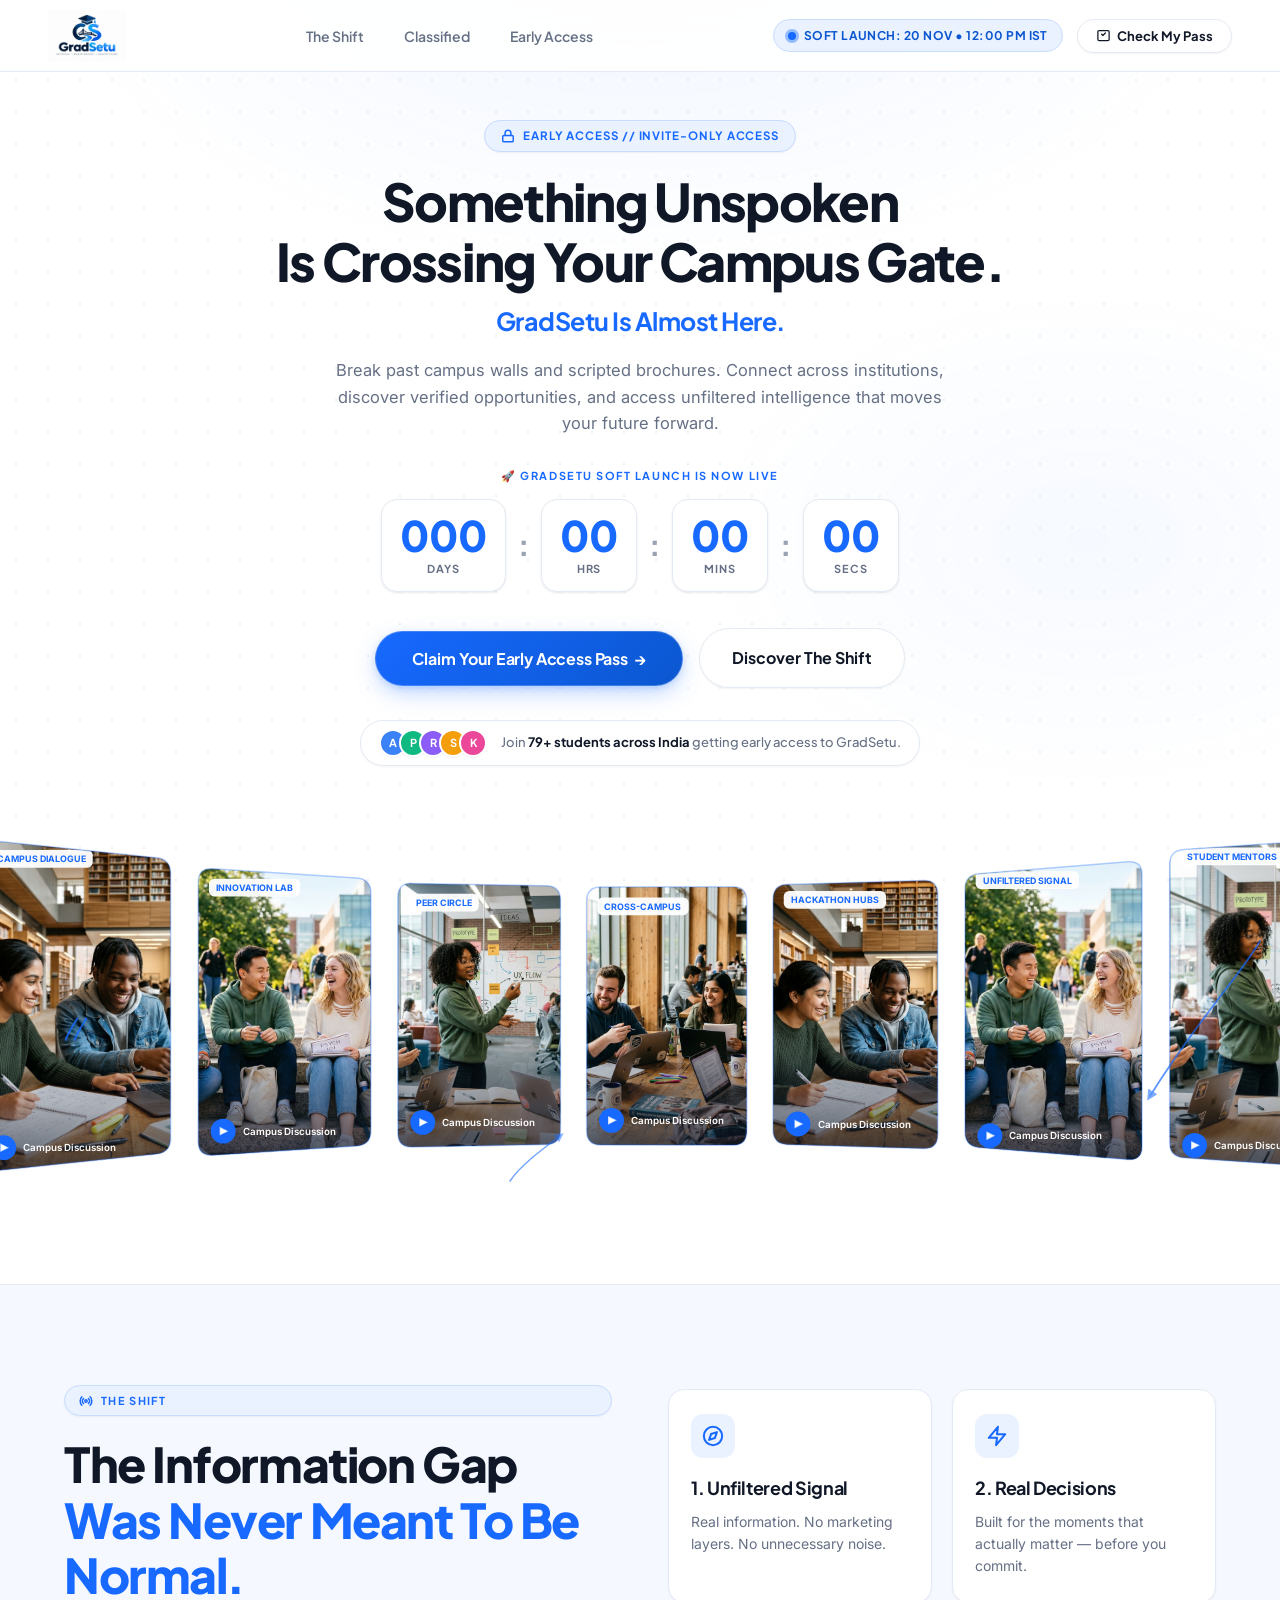
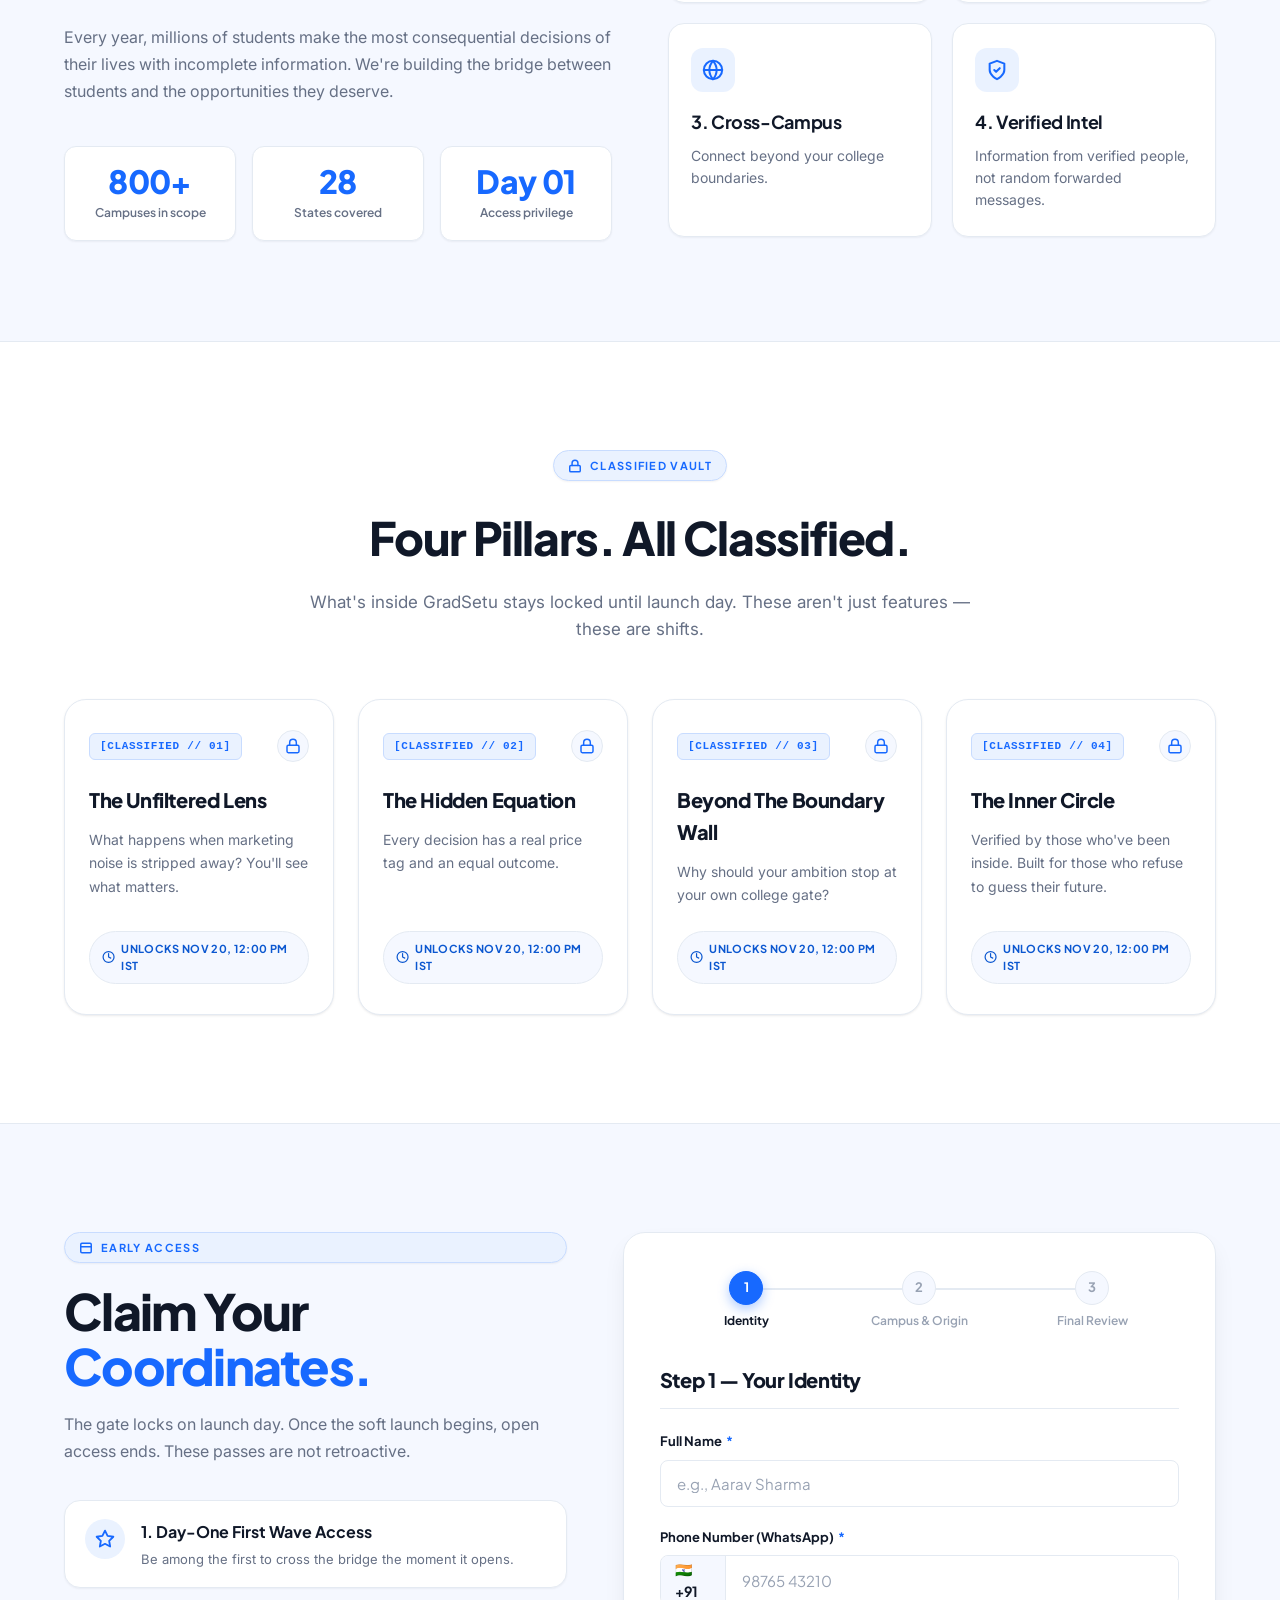
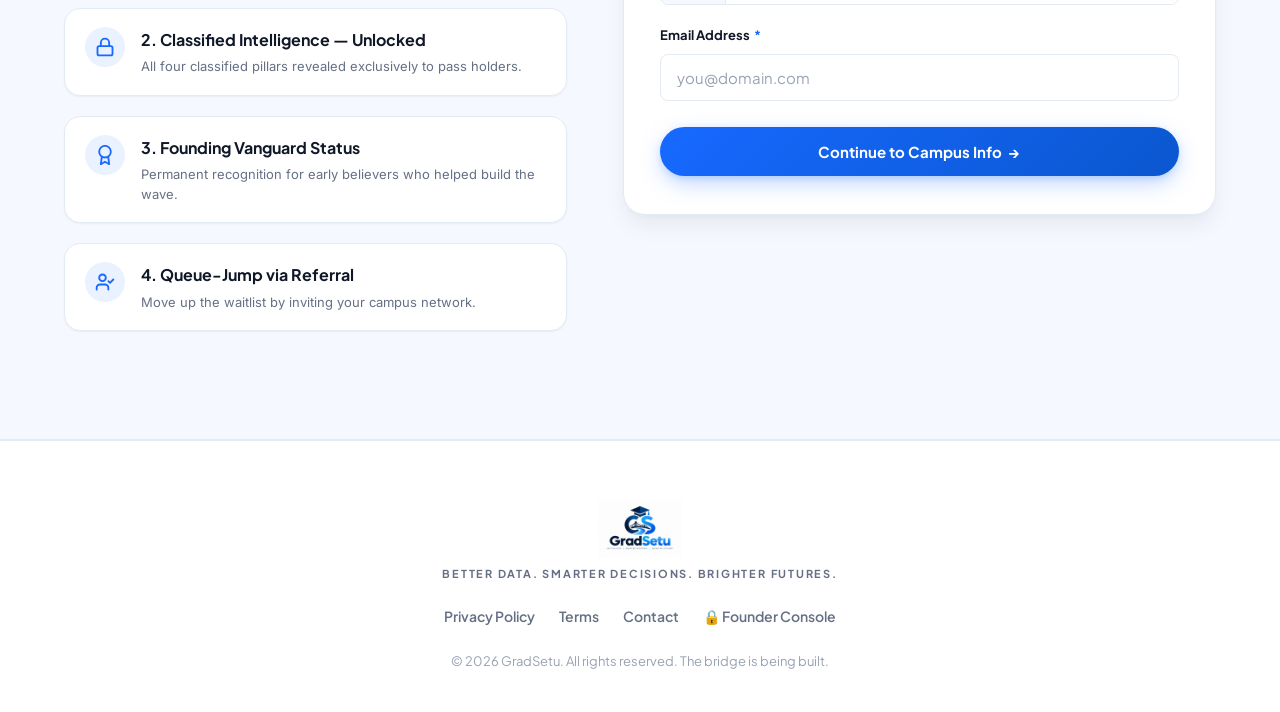
==== index.html @ c0db9843 "feat: complete UI/UX redesign to Pure White and Electric Blue with Google Sheets sync and Founder Ad" ====
<!DOCTYPE html>
<html lang="en">
<head>
  <meta charset="UTF-8" />
  <meta name="viewport" content="width=device-width, initial-scale=1.0" />
  <meta name="description" content="GradSetu — The Bridge Between Students & Their Future. Something unspoken is crossing your campus gate. Soft launch Nov 20, 2026. Claim your early access pass." />
  <meta name="theme-color" content="#FFFFFF" />

  <!-- Open Graph -->
  <meta property="og:title"       content="GradSetu — Claim Your Early Access Pass" />
  <meta property="og:description" content="Something massive for college students drops on Nov 20. No brochures, no fluff. Lock in your coordinates before the gate closes." />
  <meta property="og:type"        content="website" />
  <meta property="og:url"         content="https://gradsetu.in" />

  <!-- Twitter Card -->
  <meta name="twitter:card"        content="summary_large_image" />
  <meta name="twitter:title"       content="GradSetu — Something Is Crossing Your Campus Gate." />
  <meta name="twitter:description" content="Stealth Drop 01. Soft launch Nov 20, 2026 at 12:00 PM IST." />

  <title>GradSetu — The Gate Opens Nov 20</title>

  <!-- Fonts: Plus Jakarta Sans + Inter + Caveat -->
  <link rel="preconnect" href="https://fonts.googleapis.com" />
  <link rel="preconnect" href="https://fonts.gstatic.com" crossorigin />
  <link href="https://fonts.googleapis.com/css2?family=Inter:wght@300;400;500;600;700;800;900&family=Plus+Jakarta+Sans:wght@400;500;600;700;800&family=Caveat:wght@600&display=swap" rel="stylesheet" />

  <!-- Styles -->
  <link rel="stylesheet" href="css/style.css" />

  <!-- Configuration -->
  <script>
    window.__GOOGLE_SHEETS_WEBAPP_URL__ = 'https://script.google.com/macros/s/AKfycbxADIyI5xwdQnQbmMPhHsUfYyMgAUxia70tjLtxdHqNr99OXaRhoavTLGIr8i5Q2xdV/exec';
    window.__SUPABASE_URL__ = '';  // Optional
    window.__SUPABASE_KEY__ = '';  // Optional
    window.__USE_MOCK__     = false;
  </script>

  <!-- Keyframe for SVG draw-in -->
  <style>
    @keyframes draw-in {
      to { stroke-dashoffset: 0; }
    }
  </style>
</head>
<body>

<!-- ============================================================
     CONFETTI CANVAS
     ============================================================ -->
<canvas id="confetti-canvas" style="display:none; position:fixed; inset:0; z-index:9999; pointer-events:none;"></canvas>

<!-- ============================================================
     TOAST CONTAINER
     ============================================================ -->
<div id="toast-container" aria-live="polite"></div>

<!-- ============================================================
     MOBILE NAV OVERLAY
     ============================================================ -->
<nav id="mobile-nav-overlay" class="mobile-nav-overlay" role="navigation" aria-label="Mobile navigation">
  <button id="mobile-nav-close" class="mobile-nav-close" aria-label="Close menu">×</button>
  <ul class="mobile-nav-links">
    <li><a href="#manifesto">The Shift</a></li>
    <li><a href="#vault">Classified</a></li>
    <li><a href="#access">Early Access</a></li>
  </ul>
</nav>

<!-- ============================================================
     STICKY HEADER
     ============================================================ -->
<header id="site-header" role="banner">
  <div class="header-inner">

    <!-- Logo -->
    <a href="/" class="logo" aria-label="GradSetu Home">
      <img src="logo.jpeg" alt="GradSetu Logo" class="site-logo-img" />
    </a>

    <!-- Desktop Nav -->
    <nav aria-label="Main navigation">
      <ul class="nav-links">
        <li><a href="#manifesto">The Shift</a></li>
        <li><a href="#vault">Classified</a></li>
        <li><a href="#access">Early Access</a></li>
      </ul>
    </nav>

    <!-- Right: Status + CTA -->
    <div class="header-right">
      <div class="status-pill" aria-label="Soft launch date: November 20, 12 PM IST">
        <span class="pulse-dot" aria-hidden="true"></span>
        SOFT LAUNCH: 20 NOV&nbsp;•&nbsp;12:00 PM IST
      </div>
      <button id="btn-check-pass" class="btn-check-pass" aria-label="Check your waitlist pass status">
        <svg width="15" height="15" viewBox="0 0 24 24" fill="none" stroke="currentColor" stroke-width="2" stroke-linecap="round" stroke-linejoin="round">
          <rect x="3" y="4" width="18" height="16" rx="2"></rect>
          <path d="m9 10 2 2 4-4"></path>
        </svg>
        Check My Pass
      </button>
      <!-- Mobile hamburger -->
      <button id="nav-toggle" class="nav-toggle" aria-label="Open menu" aria-expanded="false">
        <span></span><span></span><span></span>
      </button>
    </div>

  </div>
</header>

<!-- ============================================================
     MAIN CONTENT
     ============================================================ -->
<main>

  <!-- ===========================================================
       HERO SECTION
       =========================================================== -->
  <section id="hero" aria-labelledby="hero-headline">

    <!-- Hero Text Block -->
    <div class="hero-text-block">

      <!-- Small Announcement Badge -->
      <div class="hero-eyebrow" aria-label="Early Access announcement">
        <svg width="14" height="14" viewBox="0 0 24 24" fill="none" stroke="currentColor" stroke-width="2.5" stroke-linecap="round" stroke-linejoin="round">
          <rect x="3" y="11" width="18" height="11" rx="2" ry="2"></rect>
          <path d="M7 11V7a5 5 0 0 1 10 0v4"></path>
        </svg>
        EARLY ACCESS // INVITE-ONLY ACCESS
      </div>

      <!-- Main Headline -->
      <h1 class="hero-headline" id="hero-headline">
        <span class="line">Something Unspoken</span>
        <span class="line">Is Crossing Your Campus Gate.</span>
      </h1>

      <!-- Supporting Highlighted Heading -->
      <p class="hero-headline-gold">GradSetu Is Almost Here.</p>

      <!-- Description -->
      <p class="hero-subline">
        Break past campus walls and scripted brochures. Connect across institutions, discover verified opportunities, and access unfiltered intelligence that moves your future forward.
      </p>

      <!-- Launch Countdown Timer -->
      <div class="countdown-wrapper" aria-label="Countdown to launch">
        <p class="countdown-label">THE GATE OPENS IN</p>
        <div class="countdown-digits" role="timer">
          <div class="cd-block">
            <div class="cd-number" id="cd-days" aria-label="Days">365</div>
            <span class="cd-unit">DAYS</span>
          </div>
          <span class="cd-sep" aria-hidden="true">:</span>
          <div class="cd-block">
            <div class="cd-number" id="cd-hours" aria-label="Hours">00</div>
            <span class="cd-unit">HRS</span>
          </div>
          <span class="cd-sep" aria-hidden="true">:</span>
          <div class="cd-block">
            <div class="cd-number" id="cd-mins" aria-label="Minutes">00</div>
            <span class="cd-unit">MINS</span>
          </div>
          <span class="cd-sep" aria-hidden="true">:</span>
          <div class="cd-block">
            <div class="cd-number" id="cd-secs" aria-label="Seconds">00</div>
            <span class="cd-unit">SECS</span>
          </div>
        </div>
      </div>

      <!-- CTA Buttons -->
      <div class="hero-cta-group">
        <button id="btn-hero-cta" class="btn-primary" aria-label="Claim your early access pass">
          Claim Your Early Access Pass &nbsp;→
        </button>
        <a href="#manifesto" class="btn-secondary" id="btn-hero-secondary" aria-label="Discover The Shift">
          Discover The Shift
        </a>
      </div>

      <!-- Social Proof Bar -->
      <div class="social-proof" aria-live="polite">
        <div class="avatar-stack" aria-hidden="true">
          <div class="av av-a">A</div>
          <div class="av av-b">P</div>
          <div class="av av-c">R</div>
          <div class="av av-d">S</div>
          <div class="av av-e">K</div>
        </div>
        <p class="proof-text">
          Join <span id="proof-count">79+ students across India</span> getting early access to GradSetu.
        </p>
      </div>

    </div><!-- /hero-text-block -->

    <!-- Referral notice (shown if ?ref= is in URL) -->
    <div id="referral-notice">
      <svg width="16" height="16" viewBox="0 0 24 24" fill="none" stroke="currentColor" stroke-width="2.5" stroke-linecap="round" stroke-linejoin="round">
        <path d="M20.59 13.41l-7.17 7.17a2 2 0 0 1-2.83 0L2 12V2h10l8.59 8.59a2 2 0 0 1 0 2.82z"></path>
        <line x1="7" y1="7" x2="7.01" y2="7"></line>
      </svg>
      <span>You were invited! Referral code: <strong id="referral-code-display"></strong> applied.</span>
    </div>

    <!-- ── REELMARK CURVED CAROUSEL ── -->
    <div id="carousel-section" role="region" aria-label="GradSetu campus highlights">
      <canvas id="carousel-canvas" aria-hidden="true"></canvas>

      <!-- Hand-drawn SVG Notes overlay (Electric Blue) -->
      <svg id="carousel-notes-svg" xmlns="http://www.w3.org/2000/svg"
           style="position:absolute; top:0; left:0; width:100%; height:100%; pointer-events:none; z-index:4; overflow:visible;">

        <!-- "//" doodle mark left side -->
        <text x="5%" y="55%" font-family="Caveat, cursive" font-size="28" font-weight="600"
              fill="#1769FF" opacity="0.8" style="animation: badge-pop 0.6s ease 2s both;">//</text>

        <!-- "Be seen / with GradSetu" note top-right with arrow -->
        <g transform="rotate(16, 88%, 30%)" style="transform-origin: 88% 30%;">
          <text x="82%" y="28%" font-family="Caveat, cursive" font-size="18" font-weight="600"
                fill="#1769FF" opacity="0" style="animation: badge-pop 0.6s ease 2.1s forwards;">Be seen</text>
          <text x="81%" y="34%" font-family="Caveat, cursive" font-size="18" font-weight="600"
                fill="#0B57D0" opacity="0" style="animation: badge-pop 0.6s ease 2.2s forwards;">with GradSetu</text>
        </g>

        <!-- Curving arrow (starts below note, curls toward cards) -->
        <path d="M 1260 145 C 1240 180 1200 220 1150 300"
              fill="none" stroke="#1769FF" stroke-width="1.8" stroke-linecap="round"
              class="draw-path" opacity="0.7"
              marker-end="url(#arrowhead)"/>

        <!-- "Zero cost" note near CTA -->
        <g transform="rotate(20, 38%, 87%)" style="transform-origin: 38% 87%;">
          <text x="34%" y="93%" font-family="Caveat, cursive" font-size="18" font-weight="600"
                fill="#1769FF" opacity="0" style="animation: badge-pop 0.5s ease 2.4s forwards;">Always free ✦</text>
        </g>

        <!-- Arrow from "Zero cost" up -->
        <path d="M 510 385 C 520 370 540 355 560 340"
              fill="none" stroke="#1769FF" stroke-width="1.5" stroke-linecap="round"
              class="draw-path" opacity="0.6"
              marker-end="url(#arrowhead)"/>

        <!-- Arrow definition -->
        <defs>
          <marker id="arrowhead" markerWidth="6" markerHeight="6" refX="3" refY="3" orient="auto">
            <path d="M0,0 L0,6 L6,3 Z" fill="#1769FF" opacity="0.8"/>
          </marker>
        </defs>
      </svg>
    </div><!-- /carousel-section -->

  </section><!-- /hero -->


  <!-- ===========================================================
       PAGE 4: THE SHIFT (#manifesto)
       =========================================================== -->
  <section id="manifesto" aria-labelledby="manifesto-title">
    <div class="container">

      <div class="manifesto-grid">

        <div class="manifesto-left">
          <div class="section-label reveal">
            <svg width="14" height="14" viewBox="0 0 24 24" fill="none" stroke="currentColor" stroke-width="2.5" stroke-linecap="round" stroke-linejoin="round">
              <path d="M4.9 19.1C1 15.2 1 8.8 4.9 4.9"></path>
              <path d="M7.8 16.2c-2.3-2.3-2.3-6.1 0-8.5"></path>
              <circle cx="12" cy="12" r="2"></circle>
              <path d="M16.2 7.8c2.3 2.3 2.3 6.1 0 8.5"></path>
              <path d="M19.1 4.9C23 8.8 23 15.2 19.1 19.1"></path>
            </svg>
            THE SHIFT
          </div>
          <h2 class="manifesto-title reveal reveal-delay-1" id="manifesto-title">
            The Information Gap<br /><span class="highlight-blue">Was Never Meant To Be Normal.</span>
          </h2>
          <p class="manifesto-body reveal reveal-delay-2">
            Every year, millions of students make the most consequential decisions of their lives with incomplete information. We're building the bridge between students and the opportunities they deserve.
          </p>

          <div class="manifesto-stats reveal reveal-delay-3">
            <div class="stat-item">
              <div class="stat-number">800+</div>
              <div class="stat-label">Campuses in scope</div>
            </div>
            <div class="stat-item">
              <div class="stat-number">28</div>
              <div class="stat-label">States covered</div>
            </div>
            <div class="stat-item">
              <div class="stat-number">Day 01</div>
              <div class="stat-label">Access privilege</div>
            </div>
          </div>
        </div>

        <div class="manifesto-right reveal reveal-delay-2">
          <!-- Card 1 -->
          <div class="mini-card">
            <div class="mini-card-icon-wrap" aria-hidden="true">
              <svg viewBox="0 0 24 24" fill="none" stroke="currentColor" stroke-width="2.2" stroke-linecap="round" stroke-linejoin="round">
                <circle cx="12" cy="12" r="10"></circle>
                <polygon points="16.24 7.76 14.12 14.12 7.76 16.24 9.88 9.88 16.24 7.76"></polygon>
              </svg>
            </div>
            <div class="mini-card-title">1. Unfiltered Signal</div>
            <div class="mini-card-text">Real information. No marketing layers. No unnecessary noise.</div>
          </div>

          <!-- Card 2 -->
          <div class="mini-card">
            <div class="mini-card-icon-wrap" aria-hidden="true">
              <svg viewBox="0 0 24 24" fill="none" stroke="currentColor" stroke-width="2.2" stroke-linecap="round" stroke-linejoin="round">
                <polygon points="13 2 3 14 12 14 11 22 21 10 12 10 13 2"></polygon>
              </svg>
            </div>
            <div class="mini-card-title">2. Real Decisions</div>
            <div class="mini-card-text">Built for the moments that actually matter — before you commit.</div>
          </div>

          <!-- Card 3 -->
          <div class="mini-card">
            <div class="mini-card-icon-wrap" aria-hidden="true">
              <svg viewBox="0 0 24 24" fill="none" stroke="currentColor" stroke-width="2.2" stroke-linecap="round" stroke-linejoin="round">
                <circle cx="12" cy="12" r="10"></circle>
                <line x1="2" y1="12" x2="22" y2="12"></line>
                <path d="M12 2a15.3 15.3 0 0 1 4 10 15.3 15.3 0 0 1-4 10 15.3 15.3 0 0 1-4-10 15.3 15.3 0 0 1 4-10z"></path>
              </svg>
            </div>
            <div class="mini-card-title">3. Cross-Campus</div>
            <div class="mini-card-text">Connect beyond your college boundaries.</div>
          </div>

          <!-- Card 4 -->
          <div class="mini-card">
            <div class="mini-card-icon-wrap" aria-hidden="true">
              <svg viewBox="0 0 24 24" fill="none" stroke="currentColor" stroke-width="2.2" stroke-linecap="round" stroke-linejoin="round">
                <path d="M12 22s8-4 8-10V5l-8-3-8 3v7c0 6 8 10 8 10z"></path>
                <polyline points="9 12 11 14 15 10"></polyline>
              </svg>
            </div>
            <div class="mini-card-title">4. Verified Intel</div>
            <div class="mini-card-text">Information from verified people, not random forwarded messages.</div>
          </div>
        </div>

      </div>
    </div>
  </section>


  <!-- ===========================================================
       PAGE 5: CLASSIFIED VAULT (#vault)
       =========================================================== -->
  <section id="vault" aria-labelledby="vault-title">
    <div class="container">

      <div class="vault-header">
        <div class="section-label reveal">
          <svg width="14" height="14" viewBox="0 0 24 24" fill="none" stroke="currentColor" stroke-width="2.5" stroke-linecap="round" stroke-linejoin="round">
            <rect x="3" y="11" width="18" height="11" rx="2" ry="2"></rect>
            <path d="M7 11V7a5 5 0 0 1 10 0v4"></path>
          </svg>
          CLASSIFIED VAULT
        </div>
        <h2 class="vault-title reveal reveal-delay-1" id="vault-title">
          Four Pillars. All Classified.
        </h2>
        <p class="vault-sub reveal reveal-delay-2">
          What's inside GradSetu stays locked until launch day. These aren't just features — these are shifts.
        </p>
      </div>

      <div class="vault-grid">

        <!-- Card 01 -->
        <article class="classified-card reveal" aria-label="Classified Pillar 01">
          <div class="card-top-row">
            <div class="card-tag">[CLASSIFIED // 01]</div>
            <div class="card-lock-badge" aria-hidden="true">
              <svg viewBox="0 0 24 24" fill="none" stroke="currentColor" stroke-width="2.2" stroke-linecap="round" stroke-linejoin="round">
                <rect x="3" y="11" width="18" height="11" rx="2" ry="2"></rect>
                <path d="M7 11V7a5 5 0 0 1 10 0v4"></path>
              </svg>
            </div>
          </div>
          <h3 class="card-title">The Unfiltered Lens</h3>
          <p class="card-body">
            What happens when marketing noise is stripped away? You'll see what matters.
          </p>
          <div class="card-unlock-tag">
            <svg width="14" height="14" viewBox="0 0 24 24" fill="none" stroke="currentColor" stroke-width="2.2" stroke-linecap="round" stroke-linejoin="round">
              <circle cx="12" cy="12" r="10"></circle>
              <polyline points="12 6 12 12 16 14"></polyline>
            </svg>
            UNLOCKS NOV 20, 12:00 PM IST
          </div>
        </article>

        <!-- Card 02 -->
        <article class="classified-card reveal reveal-delay-1" aria-label="Classified Pillar 02">
          <div class="card-top-row">
            <div class="card-tag">[CLASSIFIED // 02]</div>
            <div class="card-lock-badge" aria-hidden="true">
              <svg viewBox="0 0 24 24" fill="none" stroke="currentColor" stroke-width="2.2" stroke-linecap="round" stroke-linejoin="round">
                <rect x="3" y="11" width="18" height="11" rx="2" ry="2"></rect>
                <path d="M7 11V7a5 5 0 0 1 10 0v4"></path>
              </svg>
            </div>
          </div>
          <h3 class="card-title">The Hidden Equation</h3>
          <p class="card-body">
            Every decision has a real price tag and an equal outcome.
          </p>
          <div class="card-unlock-tag">
            <svg width="14" height="14" viewBox="0 0 24 24" fill="none" stroke="currentColor" stroke-width="2.2" stroke-linecap="round" stroke-linejoin="round">
              <circle cx="12" cy="12" r="10"></circle>
              <polyline points="12 6 12 12 16 14"></polyline>
            </svg>
            UNLOCKS NOV 20, 12:00 PM IST
          </div>
        </article>

        <!-- Card 03 -->
        <article class="classified-card reveal reveal-delay-2" aria-label="Classified Pillar 03">
          <div class="card-top-row">
            <div class="card-tag">[CLASSIFIED // 03]</div>
            <div class="card-lock-badge" aria-hidden="true">
              <svg viewBox="0 0 24 24" fill="none" stroke="currentColor" stroke-width="2.2" stroke-linecap="round" stroke-linejoin="round">
                <rect x="3" y="11" width="18" height="11" rx="2" ry="2"></rect>
                <path d="M7 11V7a5 5 0 0 1 10 0v4"></path>
              </svg>
            </div>
          </div>
          <h3 class="card-title">Beyond The Boundary Wall</h3>
          <p class="card-body">
            Why should your ambition stop at your own college gate?
          </p>
          <div class="card-unlock-tag">
            <svg width="14" height="14" viewBox="0 0 24 24" fill="none" stroke="currentColor" stroke-width="2.2" stroke-linecap="round" stroke-linejoin="round">
              <circle cx="12" cy="12" r="10"></circle>
              <polyline points="12 6 12 12 16 14"></polyline>
            </svg>
            UNLOCKS NOV 20, 12:00 PM IST
          </div>
        </article>

        <!-- Card 04 -->
        <article class="classified-card reveal reveal-delay-3" aria-label="Classified Pillar 04">
          <div class="card-top-row">
            <div class="card-tag">[CLASSIFIED // 04]</div>
            <div class="card-lock-badge" aria-hidden="true">
              <svg viewBox="0 0 24 24" fill="none" stroke="currentColor" stroke-width="2.2" stroke-linecap="round" stroke-linejoin="round">
                <rect x="3" y="11" width="18" height="11" rx="2" ry="2"></rect>
                <path d="M7 11V7a5 5 0 0 1 10 0v4"></path>
              </svg>
            </div>
          </div>
          <h3 class="card-title">The Inner Circle</h3>
          <p class="card-body">
            Verified by those who've been inside. Built for those who refuse to guess their future.
          </p>
          <div class="card-unlock-tag">
            <svg width="14" height="14" viewBox="0 0 24 24" fill="none" stroke="currentColor" stroke-width="2.2" stroke-linecap="round" stroke-linejoin="round">
              <circle cx="12" cy="12" r="10"></circle>
              <polyline points="12 6 12 12 16 14"></polyline>
            </svg>
            UNLOCKS NOV 20, 12:00 PM IST
          </div>
        </article>

      </div><!-- /vault-grid -->
    </div>
  </section>


  <!-- ===========================================================
       PAGE 6: ACCESS / WAITLIST MULTI-STEP REGISTRATION (#access)
       =========================================================== -->
  <section id="access" aria-labelledby="access-title">
    <div class="container">

      <div class="access-inner">

        <!-- Left: Context & Perks -->
        <div class="access-left">
          <div class="section-label reveal">
            <svg width="14" height="14" viewBox="0 0 24 24" fill="none" stroke="currentColor" stroke-width="2.5" stroke-linecap="round" stroke-linejoin="round">
              <rect x="3" y="4" width="18" height="16" rx="2"></rect>
              <line x1="3" y1="10" x2="21" y2="10"></line>
            </svg>
            EARLY ACCESS
          </div>
          <h2 class="access-title reveal reveal-delay-1" id="access-title">
            Claim Your<br /><span class="highlight-blue">Coordinates.</span>
          </h2>
          <p class="access-sub reveal reveal-delay-2">
            The gate locks on launch day. Once the soft launch begins, open access ends. These passes are not retroactive.
          </p>

          <div class="perks-list">
            <div class="perk-item reveal reveal-delay-2">
              <div class="perk-icon-wrap" aria-hidden="true">
                <svg viewBox="0 0 24 24" fill="none" stroke="currentColor" stroke-width="2.2" stroke-linecap="round" stroke-linejoin="round">
                  <polygon points="12 2 15.09 8.26 22 9.27 17 14.14 18.18 21.02 12 17.77 5.82 21.02 7 14.14 2 9.27 8.91 8.26 12 2"></polygon>
                </svg>
              </div>
              <div class="perk-text">
                <div class="perk-title">1. Day-One First Wave Access</div>
                <div class="perk-desc">Be among the first to cross the bridge the moment it opens.</div>
              </div>
            </div>

            <div class="perk-item reveal reveal-delay-3">
              <div class="perk-icon-wrap" aria-hidden="true">
                <svg viewBox="0 0 24 24" fill="none" stroke="currentColor" stroke-width="2.2" stroke-linecap="round" stroke-linejoin="round">
                  <rect x="3" y="11" width="18" height="11" rx="2" ry="2"></rect>
                  <path d="M7 11V7a5 5 0 0 1 10 0v4"></path>
                </svg>
              </div>
              <div class="perk-text">
                <div class="perk-title">2. Classified Intelligence — Unlocked</div>
                <div class="perk-desc">All four classified pillars revealed exclusively to pass holders.</div>
              </div>
            </div>

            <div class="perk-item reveal reveal-delay-3">
              <div class="perk-icon-wrap" aria-hidden="true">
                <svg viewBox="0 0 24 24" fill="none" stroke="currentColor" stroke-width="2.2" stroke-linecap="round" stroke-linejoin="round">
                  <circle cx="12" cy="8" r="7"></circle>
                  <polyline points="8.21 13.89 7 23 12 20 17 23 15.79 13.88"></polyline>
                </svg>
              </div>
              <div class="perk-text">
                <div class="perk-title">3. Founding Vanguard Status</div>
                <div class="perk-desc">Permanent recognition for early believers who helped build the wave.</div>
              </div>
            </div>

            <div class="perk-item reveal reveal-delay-4">
              <div class="perk-icon-wrap" aria-hidden="true">
                <svg viewBox="0 0 24 24" fill="none" stroke="currentColor" stroke-width="2.2" stroke-linecap="round" stroke-linejoin="round">
                  <path d="M16 21v-2a4 4 0 0 0-4-4H6a4 4 0 0 0-4 4v2"></path>
                  <circle cx="9" cy="7" r="4"></circle>
                  <polyline points="16 11 18 13 22 9"></polyline>
                </svg>
              </div>
              <div class="perk-text">
                <div class="perk-title">4. Queue-Jump via Referral</div>
                <div class="perk-desc">Move up the waitlist by inviting your campus network.</div>
              </div>
            </div>
          </div>
        </div><!-- /access-left -->

        <!-- Right: Multi-Step Registration Form Card -->
        <div class="form-card reveal reveal-delay-1">

          <!-- 3-Step Progress Bar -->
          <div class="form-progress" role="progressbar" aria-valuenow="1" aria-valuemin="1" aria-valuemax="3">
            <div class="progress-step">
              <div class="step-indicator active" id="step-1-indicator">1</div>
              <span class="step-label active" id="step-1-label">Identity</span>
            </div>
            <div class="progress-step">
              <div class="step-indicator" id="step-2-indicator">2</div>
              <span class="step-label" id="step-2-label">Campus & Origin</span>
            </div>
            <div class="progress-step">
              <div class="step-indicator" id="step-3-indicator">3</div>
              <span class="step-label" id="step-3-label">Final Review</span>
            </div>
            <div class="progress-connector" id="progress-connector">
              <div class="progress-connector-fill" id="progress-connector-fill"></div>
            </div>
          </div>

          <!-- Waitlist Form -->
          <form id="waitlist-form" novalidate>

            <!-- ── STEP 1: Identity ── -->
            <div class="form-step active" id="form-step-1">
              <h3 class="form-step-title">Step 1 — Your Identity</h3>

              <!-- Full Name -->
              <div class="field-group">
                <label class="field-label" for="full_name">
                  Full Name <span class="req">*</span>
                </label>
                <input
                  type="text" id="full_name" name="full_name"
                  class="field-input"
                  placeholder="e.g., Aarav Sharma"
                  autocomplete="name"
                  minlength="2"
                  required
                />
                <div class="field-error" id="full_name-error"></div>
              </div>

              <!-- Phone / WhatsApp Number -->
              <div class="field-group">
                <label class="field-label" for="whatsapp_number">
                  Phone Number (WhatsApp) <span class="req">*</span>
                </label>
                <div class="phone-field-wrapper" id="phone-wrapper">
                  <span class="phone-prefix">🇮🇳 +91</span>
                  <input
                    type="tel" id="whatsapp_number" name="whatsapp_number"
                    class="field-input"
                    placeholder="98765 43210"
                    maxlength="10"
                    pattern="[6-9]\d{9}"
                    inputmode="numeric"
                    autocomplete="tel"
                    required
                  />
                </div>
                <div class="field-error" id="whatsapp_number-error"></div>
              </div>

              <!-- Email -->
              <div class="field-group">
                <label class="field-label" for="email">
                  Email Address <span class="req">*</span>
                </label>
                <input
                  type="email" id="email" name="email"
                  class="field-input"
                  placeholder="you@domain.com"
                  autocomplete="email"
                  required
                />
                <div class="field-error" id="email-error"></div>
              </div>

              <!-- Next Button -->
              <div class="form-actions">
                <button type="button" id="btn-next-step" class="btn-next">
                  Continue to Campus Info &nbsp;→
                </button>
              </div>
            </div><!-- /form-step-1 -->

            <!-- ── STEP 2: Campus & Origin Coordinates ── -->
            <div class="form-step" id="form-step-2">
              <h3 class="form-step-title">Step 2 — Campus & Origin Coordinates</h3>

              <!-- College Name -->
              <div class="field-group">
                <label class="field-label" for="college_name">
                  College Name <span class="req">*</span>
                </label>
                <input
                  type="text" id="college_name" name="college_name"
                  class="field-input"
                  placeholder="Enter your full college / university name"
                  required
                />
                <div class="field-error" id="college_name-error"></div>
              </div>

              <!-- College City -->
              <div class="field-group">
                <label class="field-label" for="college_city">
                  College City <span class="req">*</span>
                </label>
                <input
                  type="text" id="college_city" name="college_city"
                  class="field-input"
                  placeholder="City where your campus is located (e.g., Mumbai, Pune, Delhi)"
                  required
                />
                <div class="field-error" id="college_city-error"></div>
              </div>

              <!-- Department / Branch -->
              <div class="field-group">
                <label class="field-label" for="department">
                  Department / Branch <span class="req">*</span>
                </label>
                <div class="select-wrapper">
                  <select id="department" name="department" class="field-select" required>
                    <option value="">Select your department</option>
                    <option value="CSE / Computer Science">CSE / Computer Science</option>
                    <option value="CSE (AI & ML / Data Science)">CSE (AI &amp; ML / Data Science)</option>
                    <option value="Information Technology (IT)">Information Technology (IT)</option>
                    <option value="ECE / Electronics">ECE / Electronics</option>
                    <option value="Mechanical / Civil / Core">Mechanical / Civil / Core</option>
                    <option value="Management / Commerce / BBA">Management / Commerce / BBA</option>
                    <option value="Other">Other (Specify)</option>
                  </select>
                </div>
                <div class="field-error" id="department-error"></div>
              </div>

              <!-- Year of Study -->
              <div class="field-group">
                <label class="field-label">
                  Year of Study <span class="req">*</span>
                </label>
                <div class="pill-selector" role="radiogroup" aria-label="Year of study">
                  <button type="button" class="pill-option" data-year="1st Year">1st Year</button>
                  <button type="button" class="pill-option" data-year="2nd Year">2nd Year</button>
                  <button type="button" class="pill-option" data-year="3rd Year">3rd Year</button>
                  <button type="button" class="pill-option" data-year="4th Year">4th Year</button>
                  <button type="button" class="pill-option" data-year="5th Year / Dual Degree">5th Year / Dual Degree</button>
                  <button type="button" class="pill-option" data-year="Class 12 / Aspirant">Class 12 / Aspirant</button>
                </div>
                <div class="field-error" id="year-error"></div>
              </div>

              <!-- Hometown / Native City -->
              <div class="field-group">
                <label class="field-label" for="hometown_city">
                  Hometown / Native City <span class="req">*</span>
                  <span style="font-weight:400; color: var(--secondary-text); font-size:11px; margin-left:4px;">(Different from college city)</span>
                </label>
                <input
                  type="text" id="hometown_city" name="hometown_city"
                  class="field-input"
                  placeholder="e.g., Indore, Madhya Pradesh / Ahmedabad, Gujarat"
                  required
                />
                <div class="field-error" id="hometown_city-error"></div>
              </div>

              <!-- Languages Known -->
              <div class="field-group">
                <label class="field-label">
                  Languages Known <span class="req">*</span>
                  <span style="font-weight:400; color: var(--secondary-text); font-size:11px; margin-left:4px;">(Select all that apply)</span>
                </label>
                <div class="lang-pills" id="lang-pills-container">
                  <button type="button" class="lang-pill" data-lang="English">English</button>
                  <button type="button" class="lang-pill" data-lang="Hindi">Hindi</button>
                  <button type="button" class="lang-pill" data-lang="Marathi">Marathi</button>
                  <button type="button" class="lang-pill" data-lang="Gujarati">Gujarati</button>
                  <button type="button" class="lang-pill" data-lang="Tamil">Tamil</button>
                  <button type="button" class="lang-pill" data-lang="Telugu">Telugu</button>
                  <button type="button" class="lang-pill" data-lang="Kannada">Kannada</button>
                  <button type="button" class="lang-pill" data-lang="Bengali">Bengali</button>
                  <button type="button" class="lang-pill" data-lang="Malayalam">Malayalam</button>
                  <button type="button" class="lang-pill" data-lang="Punjabi">Punjabi</button>
                  <button type="button" class="lang-pill" data-lang="Odia">Odia</button>
                  <button type="button" class="lang-pill" data-lang="Marwari">Marwari</button>
                  <button type="button" class="lang-add-btn" id="lang-add-btn">+ Add Language</button>
                </div>
                <div class="lang-custom-input" id="lang-custom-wrap">
                  <input type="text" id="lang-custom-input" placeholder="Type a language…" />
                  <button type="button" id="lang-custom-add">Add</button>
                </div>
                <div class="field-error" id="lang-error"></div>
              </div>

              <!-- Form Actions Step 2 -->
              <div class="form-actions">
                <button type="button" id="btn-back-step" class="btn-back">← Back</button>
                <button type="button" id="btn-review-step" class="btn-next">
                  Review Coordinates &nbsp;→
                </button>
              </div>

            </div><!-- /form-step-2 -->

            <!-- ── STEP 3: Final Review & Consent ── -->
            <div class="form-step" id="form-step-3">
              <h3 class="form-step-title">Step 3 — Final Review & Confirmation</h3>

              <div class="review-summary-card">
                <!-- Identity Review -->
                <div class="review-section">
                  <div class="review-section-header">
                    <span class="review-section-title">Identity Details</span>
                    <button type="button" class="btn-edit-step" id="btn-edit-step1">Edit</button>
                  </div>
                  <div class="review-item">
                    <span class="review-item-label">Full Name:</span>
                    <span class="review-item-value" id="review-name">—</span>
                  </div>
                  <div class="review-item">
                    <span class="review-item-label">Phone:</span>
                    <span class="review-item-value" id="review-phone">—</span>
                  </div>
                  <div class="review-item">
                    <span class="review-item-label">Email:</span>
                    <span class="review-item-value" id="review-email">—</span>
                  </div>
                </div>

                <!-- Campus & Origin Review -->
                <div class="review-section">
                  <div class="review-section-header">
                    <span class="review-section-title">Campus & Origin</span>
                    <button type="button" class="btn-edit-step" id="btn-edit-step2">Edit</button>
                  </div>
                  <div class="review-item">
                    <span class="review-item-label">College:</span>
                    <span class="review-item-value" id="review-college">—</span>
                  </div>
                  <div class="review-item">
                    <span class="review-item-label">Branch & Year:</span>
                    <span class="review-item-value" id="review-branch-year">—</span>
                  </div>
                  <div class="review-item">
                    <span class="review-item-label">Hometown:</span>
                    <span class="review-item-value" id="review-hometown">—</span>
                  </div>
                  <div class="review-item">
                    <span class="review-item-label">Languages:</span>
                    <span class="review-item-value" id="review-languages">—</span>
                  </div>
                </div>
              </div>

              <!-- Privacy Notice Box -->
              <div class="privacy-notice-box">
                <svg width="18" height="18" viewBox="0 0 24 24" fill="none" stroke="currentColor" stroke-width="2" stroke-linecap="round" stroke-linejoin="round" style="flex-shrink:0; color:var(--primary-blue);">
                  <rect x="3" y="11" width="18" height="11" rx="2" ry="2"></rect>
                  <path d="M7 11V7a5 5 0 0 1 10 0v4"></path>
                </svg>
                <span>Zero-Spam Guarantee: Your coordinates are encrypted and exclusively used for GradSetu early access.</span>
              </div>

              <!-- Privacy Consent Checkbox -->
              <label class="consent-group" for="consent-check">
                <input type="checkbox" id="consent-check" class="consent-checkbox" required />
                <span class="consent-label">
                  I want early access to GradSetu on Nov 20. Keep my coordinates encrypted and spam-free.
                </span>
              </label>

              <!-- Final Submit Actions -->
              <div class="form-actions">
                <button type="button" id="btn-back-to-step2" class="btn-back">← Back</button>
                <button type="submit" id="btn-submit" class="btn-submit">
                  <span class="btn-text">Lock In My Pass &nbsp;→</span>
                  <span class="btn-spinner"></span>
                </button>
              </div>

            </div><!-- /form-step-3 -->

          </form><!-- /waitlist-form -->

        </div><!-- /form-card -->
      </div><!-- /access-inner -->
    </div>
  </section>

</main>


<!-- ============================================================
     FOOTER
     ============================================================ -->
<footer id="site-footer" role="contentinfo">
  <div class="container">
    <div class="footer-logo">
      <img src="logo.jpeg" alt="GradSetu Logo" class="footer-logo-img" />
    </div>
    <p class="footer-tagline">Better Data. Smarter Decisions. Brighter Futures.</p>
    <nav class="footer-links" aria-label="Footer links">
      <a href="#">Privacy Policy</a>
      <a href="#">Terms</a>
      <a href="mailto:hello@gradsetu.in">Contact</a>
      <a href="admin.html" style="color: var(--secondary-text); display: inline-flex; align-items: center; gap: 5px;" title="Founder Control Dashboard">
        🔒 Founder Console
      </a>
    </nav>
    <p class="footer-copy">
      © 2026 GradSetu. All rights reserved. The bridge is being built.
    </p>
  </div>
</footer>


<!-- ============================================================
     MODAL OVERLAY (Pass View & Returning User Search)
     ============================================================ -->
<div id="modal-overlay" role="dialog" aria-modal="true" aria-labelledby="modal-label">
  <div class="modal-box" id="modal-box">
    <button class="modal-close" id="modal-close" aria-label="Close modal">×</button>

    <!-- ── VIEW 1: Form Trigger (Modal redirect) ── -->
    <div id="modal-form-view" class="modal-content" style="display:none; text-align:center;">
      <h2 id="modal-label" style="font-size:24px; font-weight:800; color:var(--primary-text); margin-bottom:12px;">
        Lock In Your Early Access Pass
      </h2>
      <p style="font-size:15px; color:var(--secondary-text); margin-bottom:24px;">
        Complete your coordinates on the registration card to secure your spot.
      </p>
      <button class="btn-primary" onclick="document.getElementById('modal-overlay').classList.remove('open'); document.getElementById('access').scrollIntoView({behavior:'smooth'}); document.body.style.overflow='';"
              style="width:100%; justify-content:center;">
        Take Me to Registration &nbsp;→
      </button>
    </div>

    <!-- ── VIEW 2: Check Pass (returning user) ── -->
    <div id="modal-check-view" class="modal-content check-pass-modal" style="display:none;">
      <h2 id="modal-label" class="check-pass-title">Find Your Pass 🎫</h2>
      <p class="check-pass-sub">Enter your registered email or WhatsApp number to retrieve your Early Access Pass.</p>

      <form id="check-pass-form" novalidate>
        <div class="field-group" style="text-align:left;">
          <label class="field-label" for="check-identifier">Email or WhatsApp Number</label>
          <input
            type="text" id="check-identifier"
            class="field-input"
            placeholder="you@domain.com  or  9876543210"
            autocomplete="off"
            required
          />
        </div>
        <div style="margin-top:14px;">
          <button type="submit" id="btn-check-pass-submit" class="btn-submit" style="width:100%; justify-content:center;">
            Find My Pass &nbsp;→
          </button>
        </div>
      </form>

      <p style="margin-top:24px; font-size:13px; color:var(--secondary-text); text-align:center;">
        Not yet registered?
        <a href="#access" onclick="document.getElementById('modal-overlay').classList.remove('open'); document.body.style.overflow=''; document.getElementById('access').scrollIntoView({behavior:'smooth'});"
           style="color:var(--primary-blue); font-weight:700;">Claim your pass here &nbsp;→</a>
      </p>
    </div>

    <!-- ── VIEW 3: Digital Pass Confirmation Card ── -->
    <div id="modal-pass-view" class="modal-content pass-view" style="display:none;">

      <div class="pass-confirmed-header">
        <h2 class="pass-confirmed-title">You're On The List.</h2>
        <p class="pass-confirmed-sub">Your coordinates are secured. The next shift starts with you.</p>
      </div>

      <!-- Digital Pass Card -->
      <div class="pass-card">
        <div class="pass-card-accent-bar"></div>

        <div class="pass-header">
          <div class="pass-brand"><img src="logo.jpeg" alt="GradSetu Logo" class="pass-logo-img" /></div>
          <div class="pass-type-badge">EARLY ACCESS PASS</div>
        </div>

        <div class="pass-divider"></div>

        <div class="pass-holder-label">PASS HOLDER</div>
        <div class="pass-holder-name" id="pass-name">—</div>
        <div class="pass-holder-college" id="pass-college">—</div>
        <div class="pass-holder-origin" id="pass-origin" style="display:none;">—</div>

        <div class="pass-details">
          <div class="pass-detail-item">
            <div class="pass-detail-label">QUEUE COORDINATES</div>
            <div class="pass-detail-value" id="pass-number">#GS-0101</div>
          </div>
          <div class="pass-detail-item">
            <div class="pass-detail-label">GATE OPENS IN</div>
            <div class="pass-countdown">
              <div class="pass-cd-block">
                <div class="pass-cd-num" id="pass-cd-days">—</div>
                <div class="pass-cd-label">DAYS</div>
              </div>
              <div class="pass-cd-sep">:</div>
              <div class="pass-cd-block">
                <div class="pass-cd-num" id="pass-cd-hours">—</div>
                <div class="pass-cd-label">HRS</div>
              </div>
              <div class="pass-cd-sep">:</div>
              <div class="pass-cd-block">
                <div class="pass-cd-num" id="pass-cd-mins">—</div>
                <div class="pass-cd-label">MINS</div>
              </div>
              <div class="pass-cd-sep">:</div>
              <div class="pass-cd-block">
                <div class="pass-cd-num" id="pass-cd-secs">—</div>
                <div class="pass-cd-label">SECS</div>
              </div>
            </div>
          </div>
        </div>
      </div><!-- /pass-card -->

      <!-- Referral Engine -->
      <div class="referral-section" style="width:100%;">
        <h3 class="referral-title">⚡ Jump the Queue</h3>
        <p class="referral-sub">
          Invite friends to move up the waitlist. Every referral earns you higher priority and exclusive badges.
        </p>

        <div class="referral-link-box">
          <span class="referral-link-text" id="pass-ref-link">https://gradsetu.in/?ref=GS-XXX000</span>
          <button type="button" class="btn-copy" id="btn-copy-link">Copy Link</button>
        </div>

        <div class="referral-share-btns">
          <a id="btn-whatsapp-share" href="#" target="_blank" rel="noopener" class="btn-whatsapp">
            <svg width="18" height="18" viewBox="0 0 24 24" fill="currentColor" aria-hidden="true">
              <path d="M17.472 14.382c-.297-.149-1.758-.867-2.03-.967-.273-.099-.471-.148-.67.15-.197.297-.767.966-.94 1.164-.173.199-.347.223-.644.075-.297-.15-1.255-.463-2.39-1.475-.883-.788-1.48-1.761-1.653-2.059-.173-.297-.018-.458.13-.606.134-.133.298-.347.446-.52.149-.174.198-.298.298-.497.099-.198.05-.371-.025-.52-.075-.149-.669-1.612-.916-2.207-.242-.579-.487-.5-.669-.51-.173-.008-.371-.01-.57-.01-.198 0-.52.074-.792.372-.272.297-1.04 1.016-1.04 2.479 0 1.462 1.065 2.875 1.213 3.074.149.198 2.096 3.2 5.077 4.487.709.306 1.262.489 1.694.625.712.227 1.36.195 1.871.118.571-.085 1.758-.719 2.006-1.413.248-.694.248-1.289.173-1.413-.074-.124-.272-.198-.57-.347m-5.421 7.403h-.004a9.87 9.87 0 01-5.031-1.378l-.361-.214-3.741.982.998-3.648-.235-.374a9.86 9.86 0 01-1.51-5.26c.001-5.45 4.436-9.884 9.888-9.884 2.64 0 5.122 1.03 6.988 2.898a9.825 9.825 0 012.893 6.994c-.003 5.45-4.437 9.884-9.885 9.884m8.413-18.297A11.815 11.815 0 0012.05 0C5.495 0 .16 5.335.157 11.892c0 2.096.547 4.142 1.588 5.945L.057 24l6.305-1.654a11.882 11.882 0 005.683 1.448h.005c6.554 0 11.89-5.335 11.893-11.893a11.821 11.821 0 00-3.48-8.413z"/>
            </svg>
            Share on WhatsApp
          </a>
        </div>
      </div><!-- /referral-section -->

      <!-- Milestone Ladder -->
      <div class="milestone-ladder" style="width:100%;">
        <div class="milestone-title">🏆 Milestone Rewards</div>

        <div class="milestone-item">
          <div class="milestone-num" id="ms-1-num">3</div>
          <div class="milestone-info">
            <div class="milestone-action">Invite 3 Friends</div>
            <div class="milestone-reward">🥉 Founding Vanguard Badge</div>
          </div>
        </div>

        <div class="milestone-item">
          <div class="milestone-num" id="ms-2-num">10</div>
          <div class="milestone-info">
            <div class="milestone-action">Invite 10 Friends</div>
            <div class="milestone-reward">⚡ Day-01 First Wave Access</div>
          </div>
        </div>

        <div class="milestone-item">
          <div class="milestone-num" id="ms-3-num">25</div>
          <div class="milestone-info">
            <div class="milestone-action">Invite 25 Friends</div>
            <div class="milestone-reward">🌐 GradSetu Core Circle</div>
          </div>
        </div>

      </div><!-- /milestone-ladder -->

    </div><!-- /modal-pass-view -->

  </div><!-- /modal-box -->
</div><!-- /modal-overlay -->


<!-- ============================================================
     SCRIPTS (ES Modules)
     ============================================================ -->
<script type="module" src="js/app.js"></script>

</body>
</html>
---- css/style.css ----
/* ============================================================
   GRADSETU WAITLIST — MASTER STYLESHEET
   Design System: Pure White × Electric Blue (#1769FF)
   SaaS Aesthetic: Linear Precision × Stripe Clarity × Notion Simplicity
   ============================================================ */

/* ── Google Fonts ── */
@import url('https://fonts.googleapis.com/css2?family=Inter:wght@300;400;500;600;700;800;900&family=Plus+Jakarta+Sans:wght@400;500;600;700;800&family=Caveat:wght@600&display=swap');

/* ============================================================
   DESIGN TOKENS & VARIABLES
   ============================================================ */
:root {
  /* ── Core Brand Palette ── */
  --primary-blue:        #1769FF;
  --deep-blue:           #0B57D0;
  --light-blue:          #EAF2FF;
  --soft-blue-bg:        #F5F8FF;
  --pure-white:          #FFFFFF;
  --primary-text:        #101828;
  --secondary-text:      #667085;
  --muted-text:          #98A2B3;
  --border:              #E4EAF2;
  --border-hover:        #CBD5E1;
  --border-blue:         #C8DCFF;
  --success:             #12B76A;
  --success-light:       #ECFDF3;
  --error:               #F04438;
  --error-light:         #FEF3F2;

  /* ── Backwards-compatible Aliases ── */
  --bg-primary:          #FFFFFF;
  --bg-elevated:         #F5F8FF;
  --bg-card:             #FFFFFF;
  --white:               #FFFFFF;
  --slate:               #667085;
  --slate-dark:          #344054;
  --blue:                #1769FF;
  --blue-muted:          #EAF2FF;
  --blue-border:         #C8DCFF;
  --gold:                #1769FF; /* Replaced legacy gold with Electric Blue */
  --gold-light:          #0B57D0;
  --gold-muted:          #EAF2FF;
  --gold-border:         #C8DCFF;

  /* ── Typography ── */
  --font-main:           'Plus Jakarta Sans', 'Inter', -apple-system, BlinkMacSystemFont, 'Segoe UI', Roboto, sans-serif;
  --font-body:           'Inter', -apple-system, BlinkMacSystemFont, 'Segoe UI', Roboto, sans-serif;
  --font-note:           'Caveat', cursive;
  --font-mono:           ui-monospace, SFMono-Regular, Menlo, Monaco, Consolas, monospace;

  /* ── Shadows (Linear & Stripe Multi-layer Precision) ── */
  --shadow-xs:           0 1px 2px rgba(16, 24, 40, 0.05);
  --shadow-sm:           0 1px 3px rgba(16, 24, 40, 0.06), 0 1px 2px rgba(16, 24, 40, 0.04);
  --shadow-md:           0 4px 12px -2px rgba(16, 24, 40, 0.06), 0 2px 4px -2px rgba(16, 24, 40, 0.03);
  --shadow-lg:           0 12px 24px -4px rgba(16, 24, 40, 0.08), 0 4px 8px -2px rgba(16, 24, 40, 0.03);
  --shadow-xl:           0 20px 32px -8px rgba(16, 24, 40, 0.1), 0 8px 12px -4px rgba(16, 24, 40, 0.04);
  --shadow-blue:         0 8px 24px -4px rgba(23, 105, 255, 0.35), 0 2px 6px rgba(23, 105, 255, 0.15);
  --shadow-blue-hover:   0 14px 34px -4px rgba(23, 105, 255, 0.45), 0 4px 10px rgba(23, 105, 255, 0.2);

  /* ── Border Radii ── */
  --radius-xs:           6px;
  --radius-sm:           8px;
  --radius-md:           12px;
  --radius-lg:           16px;
  --radius-xl:           22px;
  --radius-2xl:          32px;
  --radius-pill:         9999px;

  /* ── Transitions ── */
  --ease-out:            cubic-bezier(0.16, 1, 0.3, 1);
  --ease-spring:         cubic-bezier(0.34, 1.56, 0.64, 1);
  --transition-fast:     150ms cubic-bezier(0.16, 1, 0.3, 1);
  --transition-normal:   250ms cubic-bezier(0.16, 1, 0.3, 1);
}

/* ============================================================
   RESET & BASE STYLING
   ============================================================ */
*, *::before, *::after {
  box-sizing: border-box;
  margin: 0;
  padding: 0;
}

html {
  scroll-behavior: smooth;
  -webkit-font-smoothing: antialiased;
  -moz-osx-font-smoothing: grayscale;
  background-color: var(--pure-white);
  color: var(--primary-text);
}

body {
  font-family: var(--font-main);
  background-color: var(--pure-white);
  color: var(--primary-text);
  min-height: 100vh;
  overflow-x: hidden;
  position: relative;
  line-height: 1.6;
}

/* Ambient Subtle Background Grid */
body::before {
  content: '';
  position: fixed;
  inset: 0;
  background-image:
    radial-gradient(#E2E8F0 1.2px, transparent 1.2px);
  background-size: 32px 32px;
  opacity: 0.65;
  pointer-events: none;
  z-index: 0;
}

/* Soft Electric Blue Radial Ambient Glow */
body::after {
  content: '';
  position: fixed;
  inset: 0;
  background:
    radial-gradient(ellipse 900px 520px at 50% -80px, rgba(23, 105, 255, 0.075) 0%, transparent 68%),
    radial-gradient(ellipse 650px 420px at 85% 60%, rgba(23, 105, 255, 0.04) 0%, transparent 60%);
  pointer-events: none;
  z-index: 0;
}

a {
  color: inherit;
  text-decoration: none;
  transition: color var(--transition-fast);
}

button {
  cursor: pointer;
  font-family: inherit;
  border: none;
  background: none;
  outline: none;
}

input, select, textarea {
  font-family: inherit;
}

img, video {
  display: block;
  max-width: 100%;
}

/* Custom Clean Scrollbar */
::-webkit-scrollbar {
  width: 7px;
}
::-webkit-scrollbar-track {
  background: #F8FAFC;
}
::-webkit-scrollbar-thumb {
  background: #CBD5E1;
  border-radius: var(--radius-pill);
}
::-webkit-scrollbar-thumb:hover {
  background: #94A3B8;
}

/* ============================================================
   LAYOUT UTILITIES
   ============================================================ */
.container {
  width: 100%;
  max-width: 1200px;
  margin: 0 auto;
  padding: 0 24px;
  position: relative;
  z-index: 1;
}

.section-label {
  display: inline-flex;
  align-items: center;
  gap: 8px;
  font-size: 11px;
  font-weight: 700;
  letter-spacing: 0.12em;
  text-transform: uppercase;
  color: var(--primary-blue);
  background: var(--light-blue);
  border: 1px solid var(--border-blue);
  padding: 6px 14px;
  border-radius: var(--radius-pill);
  margin-bottom: 20px;
  box-shadow: var(--shadow-xs);
}

.visually-hidden {
  position: absolute;
  width: 1px;
  height: 1px;
  overflow: hidden;
  clip: rect(0, 0, 0, 0);
  white-space: nowrap;
}

/* Highlight Text Utilities */
.highlight-blue {
  color: var(--primary-blue);
  position: relative;
  display: inline-block;
}

/* ============================================================
   PAGE 1: STICKY NAVIGATION BAR
   ============================================================ */
#site-header {
  position: fixed;
  top: 0;
  left: 0;
  right: 0;
  z-index: 100;
  height: 72px;
  display: flex;
  align-items: center;
  background: rgba(255, 255, 255, 0.88);
  backdrop-filter: blur(16px) saturate(160%);
  -webkit-backdrop-filter: blur(16px) saturate(160%);
  border-bottom: 1px solid var(--border);
  transition: all var(--transition-normal);
}

#site-header.scrolled {
  height: 64px;
  background: rgba(255, 255, 255, 0.95);
  box-shadow: 0 4px 20px -2px rgba(16, 24, 40, 0.05);
}

.header-inner {
  width: 100%;
  max-width: 1240px;
  margin: 0 auto;
  padding: 0 28px;
  display: flex;
  align-items: center;
  justify-content: space-between;
}

/* Brand Logo */
.logo {
  display: flex;
  align-items: center;
  text-decoration: none;
}

.site-logo-img {
  height: 52px;
  width: auto;
  object-fit: contain;
  display: block;
  transition: transform var(--transition-fast);
}

.logo:hover .site-logo-img {
  transform: scale(1.04);
}

/* Desktop Navigation */
nav[aria-label="Main navigation"] {
  display: flex;
  align-items: center;
}

.nav-links {
  display: flex;
  align-items: center;
  gap: 32px;
  list-style: none;
}

.nav-links a {
  font-size: 14px;
  font-weight: 600;
  color: var(--secondary-text);
  padding: 8px 4px;
  position: relative;
  transition: color var(--transition-fast);
}

.nav-links a:hover {
  color: var(--primary-blue);
}

.nav-links a::after {
  content: '';
  position: absolute;
  bottom: 0;
  left: 0;
  right: 0;
  height: 2px;
  background: var(--primary-blue);
  border-radius: var(--radius-pill);
  transform: scaleX(0);
  transition: transform var(--transition-fast);
}

.nav-links a:hover::after {
  transform: scaleX(1);
}

/* Header Right */
.header-right {
  display: flex;
  align-items: center;
  gap: 14px;
}

.status-pill {
  display: inline-flex;
  align-items: center;
  gap: 8px;
  font-size: 12px;
  font-weight: 700;
  color: var(--deep-blue);
  background: var(--light-blue);
  border: 1px solid var(--border-blue);
  padding: 6px 14px;
  border-radius: var(--radius-pill);
  letter-spacing: 0.04em;
}

.pulse-dot {
  width: 8px;
  height: 8px;
  background: var(--primary-blue);
  border-radius: 50%;
  position: relative;
}

.pulse-dot::before {
  content: '';
  position: absolute;
  inset: -3px;
  border-radius: 50%;
  background: rgba(23, 105, 255, 0.4);
  animation: pulse-ring 1.8s infinite ease-out;
}

@keyframes pulse-ring {
  0% { transform: scale(0.8); opacity: 1; }
  100% { transform: scale(2.2); opacity: 0; }
}

.btn-check-pass {
  background: var(--pure-white);
  color: var(--primary-text);
  border: 1.5px solid var(--border);
  font-size: 13px;
  font-weight: 700;
  padding: 8px 18px;
  border-radius: var(--radius-pill);
  transition: all var(--transition-fast);
  box-shadow: var(--shadow-xs);
  display: inline-flex;
  align-items: center;
  gap: 6px;
}

.btn-check-pass:hover {
  border-color: var(--primary-blue);
  color: var(--primary-blue);
  background: var(--soft-blue-bg);
  box-shadow: 0 2px 8px rgba(23, 105, 255, 0.12);
  transform: translateY(-1px);
}

/* Mobile Toggle Hamburger */
.nav-toggle {
  display: none;
  flex-direction: column;
  justify-content: center;
  align-items: center;
  gap: 5px;
  width: 40px;
  height: 40px;
  border-radius: var(--radius-sm);
  background: var(--soft-blue-bg);
  border: 1px solid var(--border);
}

.nav-toggle span {
  display: block;
  width: 20px;
  height: 2px;
  background: var(--primary-text);
  border-radius: 2px;
  transition: all var(--transition-fast);
}

/* ============================================================
   PAGE 2: HERO SECTION
   ============================================================ */
#hero {
  position: relative;
  padding: 120px 0 48px;
  background: transparent;
  text-align: center;
  overflow: hidden;
  z-index: 1;
}

.hero-text-block {
  max-width: 840px;
  margin: 0 auto;
  padding: 0 20px;
  display: flex;
  flex-direction: column;
  align-items: center;
}

/* Small Announcement Badge */
.hero-eyebrow {
  display: inline-flex;
  align-items: center;
  gap: 8px;
  font-size: 11.5px;
  font-weight: 700;
  letter-spacing: 0.08em;
  text-transform: uppercase;
  color: var(--primary-blue);
  background: var(--light-blue);
  border: 1.5px solid var(--border-blue);
  padding: 6px 16px;
  border-radius: var(--radius-pill);
  margin-bottom: 20px;
  box-shadow: var(--shadow-xs);
}

/* Hero Headline */
.hero-headline {
  font-size: clamp(32px, 4.4vw, 52px);
  font-weight: 800;
  line-height: 1.14;
  letter-spacing: -0.032em;
  color: var(--primary-text);
  margin-bottom: 10px;
}

.hero-headline .line {
  display: block;
}

/* Highlighted Supporting Heading */
.hero-headline-gold {
  font-size: clamp(19px, 2.3vw, 25px);
  font-weight: 700;
  letter-spacing: -0.02em;
  color: var(--primary-blue);
  margin-bottom: 16px;
}

/* Sub-Headline Description */
.hero-subline {
  font-family: var(--font-body);
  font-size: clamp(14.5px, 1.35vw, 16.5px);
  font-weight: 400;
  line-height: 1.62;
  color: var(--secondary-text);
  max-width: 630px;
  margin: 0 auto 30px;
}

/* ============================================================
   PAGE 3: COUNTDOWN COMPONENT
   ============================================================ */
.countdown-wrapper {
  margin: 0 auto 36px;
  display: flex;
  flex-direction: column;
  align-items: center;
}

.countdown-label {
  font-size: 11px;
  font-weight: 700;
  letter-spacing: 0.14em;
  text-transform: uppercase;
  color: var(--primary-blue);
  margin-bottom: 14px;
}

.countdown-digits {
  display: flex;
  align-items: center;
  gap: 12px;
}

.cd-block {
  background: var(--pure-white);
  border: 1.5px solid var(--border);
  border-radius: var(--radius-lg);
  padding: 14px 18px;
  min-width: 86px;
  display: flex;
  flex-direction: column;
  align-items: center;
  justify-content: center;
  box-shadow: var(--shadow-sm);
  transition: transform var(--transition-fast), border-color var(--transition-fast);
}

.cd-block:hover {
  border-color: var(--primary-blue);
  transform: translateY(-2px);
  box-shadow: var(--shadow-md);
}

.cd-number {
  font-family: var(--font-main);
  font-size: clamp(30px, 4vw, 42px);
  font-weight: 800;
  line-height: 1;
  color: var(--primary-blue);
  margin-bottom: 4px;
}

.cd-number.tick {
  animation: num-tick 0.3s cubic-bezier(0.16, 1, 0.3, 1);
}

@keyframes num-tick {
  0% { transform: scale(1.06); }
  100% { transform: scale(1); }
}

.cd-unit {
  font-size: 11px;
  font-weight: 700;
  letter-spacing: 0.08em;
  color: var(--secondary-text);
  text-transform: uppercase;
}

.cd-sep {
  font-size: 28px;
  font-weight: 800;
  color: var(--muted-text);
  line-height: 1;
}

/* Hero CTA Group */
.hero-cta-group {
  display: flex;
  align-items: center;
  justify-content: center;
  gap: 16px;
  margin-bottom: 32px;
  flex-wrap: wrap;
}

.btn-primary {
  display: inline-flex;
  align-items: center;
  justify-content: center;
  gap: 10px;
  background: linear-gradient(135deg, var(--primary-blue) 0%, var(--deep-blue) 100%);
  color: var(--pure-white);
  font-size: 16px;
  font-weight: 700;
  letter-spacing: -0.01em;
  padding: 16px 36px;
  border-radius: var(--radius-pill);
  box-shadow: var(--shadow-blue);
  transition: all var(--transition-normal);
  border: 1px solid rgba(255, 255, 255, 0.2);
}

.btn-primary:hover {
  transform: translateY(-2px);
  box-shadow: var(--shadow-blue-hover);
  background: linear-gradient(135deg, #2275FF 0%, var(--primary-blue) 100%);
}

.btn-primary:active {
  transform: translateY(0);
}

.btn-secondary {
  display: inline-flex;
  align-items: center;
  justify-content: center;
  gap: 8px;
  background: var(--pure-white);
  color: var(--primary-text);
  font-size: 16px;
  font-weight: 700;
  padding: 16px 32px;
  border-radius: var(--radius-pill);
  border: 1.5px solid var(--border);
  box-shadow: var(--shadow-xs);
  transition: all var(--transition-normal);
}

.btn-secondary:hover {
  border-color: var(--primary-blue);
  color: var(--primary-blue);
  background: var(--soft-blue-bg);
  transform: translateY(-2px);
  box-shadow: var(--shadow-sm);
}

/* Social Proof Bar */
.social-proof {
  display: flex;
  align-items: center;
  gap: 14px;
  padding: 8px 18px;
  background: var(--pure-white);
  border: 1px solid var(--border);
  border-radius: var(--radius-pill);
  box-shadow: var(--shadow-xs);
}

.avatar-stack {
  display: flex;
  align-items: center;
}

.avatar-stack .av {
  width: 28px;
  height: 28px;
  border-radius: 50%;
  border: 2px solid var(--pure-white);
  margin-left: -8px;
  display: flex;
  align-items: center;
  justify-content: center;
  font-size: 11px;
  font-weight: 700;
  color: var(--pure-white);
  box-shadow: var(--shadow-xs);
}

.avatar-stack .av:first-child {
  margin-left: 0;
}

.av-a { background: #3B82F6; }
.av-b { background: #10B981; }
.av-c { background: #8B5CF6; }
.av-d { background: #F59E0B; }
.av-e { background: #EC4899; }

.proof-text {
  font-size: 13px;
  font-weight: 500;
  color: var(--secondary-text);
}

.proof-text span {
  font-weight: 700;
  color: var(--primary-text);
}

/* Referral Notice Banner */
#referral-notice {
  margin: 20px auto 0;
  padding: 12px 22px;
  background: var(--light-blue);
  border: 1.5px solid var(--border-blue);
  border-radius: var(--radius-pill);
  font-size: 13px;
  font-weight: 600;
  color: var(--deep-blue);
  display: none;
  align-items: center;
  gap: 10px;
  max-width: 440px;
  text-align: center;
  justify-content: center;
  box-shadow: var(--shadow-xs);
}

#referral-notice strong {
  color: var(--primary-blue);
}

/* ── REELMARK CURVED CAROUSEL SECTION ── */
#carousel-section {
  position: relative;
  width: 100%;
  max-width: 1440px;
  margin: 30px auto 0;
  height: 440px;
  overflow: visible;
}

#carousel-canvas {
  width: 100%;
  height: 100%;
  display: block;
}

/* ============================================================
   PAGE 4: THE SHIFT (#manifesto)
   ============================================================ */
#manifesto {
  position: relative;
  padding: 100px 0;
  background: var(--soft-blue-bg);
  border-top: 1px solid var(--border);
  border-bottom: 1px solid var(--border);
}

.manifesto-grid {
  display: grid;
  grid-template-columns: 1fr 1fr;
  gap: 56px;
  align-items: center;
}

.manifesto-left {
  display: flex;
  flex-direction: column;
}

.manifesto-title {
  font-size: clamp(34px, 4.4vw, 48px);
  font-weight: 800;
  line-height: 1.15;
  letter-spacing: -0.03em;
  color: var(--primary-text);
  margin-bottom: 22px;
}

.manifesto-title em {
  font-style: normal;
  color: var(--primary-blue);
}

.manifesto-body {
  font-family: var(--font-body);
  font-size: 16px;
  font-weight: 400;
  line-height: 1.7;
  color: var(--secondary-text);
  margin-bottom: 16px;
}

/* Stats Counter Row */
.manifesto-stats {
  display: grid;
  grid-template-columns: repeat(3, 1fr);
  gap: 16px;
  margin-top: 24px;
}

.stat-item {
  background: var(--pure-white);
  border: 1.5px solid var(--border);
  border-radius: var(--radius-md);
  padding: 18px 16px;
  text-align: center;
  box-shadow: var(--shadow-xs);
  transition: all var(--transition-fast);
}

.stat-item:hover {
  border-color: var(--primary-blue);
  transform: translateY(-2px);
  box-shadow: var(--shadow-sm);
}

.stat-number {
  font-size: 32px;
  font-weight: 800;
  color: var(--primary-blue);
  line-height: 1;
  margin-bottom: 6px;
  letter-spacing: -0.02em;
}

.stat-label {
  font-size: 12px;
  font-weight: 600;
  color: var(--secondary-text);
}

/* Manifesto Right Feature Cards (2x2 Grid) */
.manifesto-right {
  display: grid;
  grid-template-columns: 1fr 1fr;
  gap: 20px;
}

.mini-card {
  background: var(--pure-white);
  border: 1.5px solid var(--border);
  border-radius: var(--radius-lg);
  padding: 24px 22px;
  display: flex;
  flex-direction: column;
  box-shadow: var(--shadow-xs);
  transition: all var(--transition-normal);
}

.mini-card:hover {
  border-color: var(--primary-blue);
  transform: translateY(-4px);
  box-shadow: var(--shadow-lg);
}

.mini-card-icon-wrap {
  width: 44px;
  height: 44px;
  border-radius: var(--radius-md);
  background: var(--light-blue);
  color: var(--primary-blue);
  display: flex;
  align-items: center;
  justify-content: center;
  margin-bottom: 16px;
  transition: all var(--transition-fast);
}

.mini-card:hover .mini-card-icon-wrap {
  background: var(--primary-blue);
  color: var(--pure-white);
}

.mini-card-icon-wrap svg {
  width: 22px;
  height: 22px;
}

.mini-card-title {
  font-size: 18px;
  font-weight: 700;
  color: var(--primary-text);
  margin-bottom: 8px;
  letter-spacing: -0.02em;
}

.mini-card-text {
  font-family: var(--font-body);
  font-size: 14px;
  line-height: 1.6;
  color: var(--secondary-text);
}

/* ============================================================
   PAGE 5: CLASSIFIED VAULT (#vault)
   ============================================================ */
#vault {
  position: relative;
  padding: 108px 0;
  background: var(--pure-white);
}

.vault-header {
  text-align: center;
  max-width: 680px;
  margin: 0 auto 56px;
}

.vault-title {
  font-size: clamp(34px, 4.4vw, 46px);
  font-weight: 800;
  letter-spacing: -0.03em;
  color: var(--primary-text);
  margin-bottom: 14px;
}

.vault-sub {
  font-family: var(--font-body);
  font-size: 17px;
  color: var(--secondary-text);
  line-height: 1.6;
}

.vault-grid {
  display: grid;
  grid-template-columns: repeat(4, 1fr);
  gap: 24px;
}

.classified-card {
  background: var(--pure-white);
  border: 1.5px solid var(--border);
  border-radius: var(--radius-xl);
  padding: 30px 24px;
  display: flex;
  flex-direction: column;
  box-shadow: var(--shadow-sm);
  transition: all var(--transition-normal);
  position: relative;
  min-height: 310px;
}

.classified-card:hover {
  border-color: var(--primary-blue);
  transform: translateY(-5px);
  box-shadow: 0 16px 36px -6px rgba(23, 105, 255, 0.12), var(--shadow-md);
}

.card-top-row {
  display: flex;
  align-items: center;
  justify-content: space-between;
  margin-bottom: 22px;
}

.card-tag {
  font-family: var(--font-mono);
  font-size: 11px;
  font-weight: 700;
  color: var(--primary-blue);
  background: var(--light-blue);
  border: 1px solid var(--border-blue);
  padding: 4px 10px;
  border-radius: var(--radius-xs);
  letter-spacing: 0.06em;
}

.card-lock-badge {
  width: 32px;
  height: 32px;
  border-radius: 50%;
  background: var(--soft-blue-bg);
  border: 1px solid var(--border);
  display: flex;
  align-items: center;
  justify-content: center;
  color: var(--primary-blue);
}

.card-lock-badge svg {
  width: 16px;
  height: 16px;
}

.card-title {
  font-size: 20px;
  font-weight: 800;
  color: var(--primary-text);
  letter-spacing: -0.02em;
  margin-bottom: 12px;
}

.card-body {
  font-family: var(--font-body);
  font-size: 14px;
  line-height: 1.65;
  color: var(--secondary-text);
  flex-grow: 1;
}

/* Redacted Line Styling */
.redacted-line {
  display: inline-block;
  background: #E2E8F0;
  border-radius: 4px;
  color: transparent;
  user-select: none;
  padding: 0 4px;
  position: relative;
  overflow: hidden;
  vertical-align: middle;
}

.redacted-line::after {
  content: '';
  position: absolute;
  inset: 0;
  background: linear-gradient(90deg, transparent, rgba(23, 105, 255, 0.18), transparent);
  animation: redact-shimmer 2.2s infinite ease-in-out;
}

@keyframes redact-shimmer {
  0% { transform: translateX(-100%); }
  100% { transform: translateX(100%); }
}

.card-unlock-tag {
  margin-top: 24px;
  font-size: 11px;
  font-weight: 700;
  color: var(--deep-blue);
  background: var(--soft-blue-bg);
  border: 1px solid var(--border);
  padding: 8px 12px;
  border-radius: var(--radius-pill);
  display: flex;
  align-items: center;
  justify-content: center;
  gap: 6px;
  letter-spacing: 0.04em;
}

/* ============================================================
   PAGE 6: EARLY ACCESS REGISTRATION (#access)
   ============================================================ */
#access {
  position: relative;
  padding: 108px 0;
  background: var(--soft-blue-bg);
  border-top: 1px solid var(--border);
  border-bottom: 1px solid var(--border);
}

.access-inner {
  display: grid;
  grid-template-columns: 1fr 1.18fr;
  gap: 56px;
  align-items: flex-start;
}

/* Left Perks Column */
.access-left {
  display: flex;
  flex-direction: column;
}

.access-title {
  font-size: clamp(36px, 4.8vw, 50px);
  font-weight: 800;
  letter-spacing: -0.035em;
  line-height: 1.1;
  color: var(--primary-text);
  margin-bottom: 18px;
}

.access-title em {
  font-style: normal;
  color: var(--primary-blue);
}

.access-sub {
  font-family: var(--font-body);
  font-size: 16px;
  line-height: 1.65;
  color: var(--secondary-text);
  margin-bottom: 36px;
}

.perks-list {
  display: flex;
  flex-direction: column;
  gap: 20px;
}

.perk-item {
  display: flex;
  align-items: flex-start;
  gap: 16px;
  background: var(--pure-white);
  border: 1.5px solid var(--border);
  border-radius: var(--radius-lg);
  padding: 18px 20px;
  box-shadow: var(--shadow-xs);
  transition: all var(--transition-fast);
}

.perk-item:hover {
  border-color: var(--primary-blue);
  transform: translateX(4px);
  box-shadow: var(--shadow-sm);
}

.perk-icon-wrap {
  width: 40px;
  height: 40px;
  border-radius: 50%;
  background: var(--light-blue);
  color: var(--primary-blue);
  display: flex;
  align-items: center;
  justify-content: center;
  flex-shrink: 0;
}

.perk-icon-wrap svg {
  width: 20px;
  height: 20px;
}

.perk-title {
  font-size: 16px;
  font-weight: 700;
  color: var(--primary-text);
  margin-bottom: 4px;
}

.perk-desc {
  font-family: var(--font-body);
  font-size: 13px;
  line-height: 1.55;
  color: var(--secondary-text);
}

/* Right Form Card */
.form-card {
  background: var(--pure-white);
  border: 1.5px solid var(--border);
  border-radius: var(--radius-xl);
  padding: 38px 36px;
  box-shadow: var(--shadow-lg);
  position: relative;
}

/* Multi-Step Progress Indicator */
.form-progress {
  display: flex;
  align-items: center;
  justify-content: space-between;
  margin-bottom: 34px;
  position: relative;
}

.progress-step {
  display: flex;
  flex-direction: column;
  align-items: center;
  gap: 6px;
  position: relative;
  z-index: 2;
  flex: 1;
}

.step-indicator {
  width: 34px;
  height: 34px;
  border-radius: 50%;
  background: var(--soft-blue-bg);
  border: 1.5px solid var(--border);
  color: var(--muted-text);
  font-size: 13px;
  font-weight: 700;
  display: flex;
  align-items: center;
  justify-content: center;
  transition: all var(--transition-fast);
}

.step-indicator.active {
  background: var(--primary-blue);
  border-color: var(--primary-blue);
  color: var(--pure-white);
  box-shadow: 0 4px 12px rgba(23, 105, 255, 0.35);
}

.step-indicator.done {
  background: var(--success);
  border-color: var(--success);
  color: var(--pure-white);
}

.step-label {
  font-size: 12px;
  font-weight: 600;
  color: var(--muted-text);
  transition: color var(--transition-fast);
  white-space: nowrap;
}

.step-label.active {
  color: var(--primary-text);
  font-weight: 700;
}

.step-label.done {
  color: var(--success);
}

.progress-connector {
  position: absolute;
  top: 17px;
  left: 15%;
  right: 15%;
  height: 2px;
  background: var(--border);
  z-index: 1;
}

.progress-connector-fill {
  height: 100%;
  width: 0%;
  background: var(--primary-blue);
  transition: width 0.35s cubic-bezier(0.16, 1, 0.3, 1);
}

/* Form Steps */
.form-step {
  display: none;
}

.form-step.active {
  display: block;
  animation: step-appear 0.3s cubic-bezier(0.16, 1, 0.3, 1);
}

@keyframes step-appear {
  0% { opacity: 0; transform: translateY(8px); }
  100% { opacity: 1; transform: translateY(0); }
}

.form-step-title {
  font-size: 20px;
  font-weight: 800;
  letter-spacing: -0.02em;
  color: var(--primary-text);
  margin-bottom: 22px;
  padding-bottom: 12px;
  border-bottom: 1px solid var(--border);
}

/* Field Groups */
.field-group {
  margin-bottom: 20px;
  display: flex;
  flex-direction: column;
}

.field-label {
  font-size: 13px;
  font-weight: 700;
  color: var(--primary-text);
  margin-bottom: 8px;
  display: flex;
  align-items: center;
  gap: 4px;
}

.field-label .req {
  color: var(--primary-blue);
}

.field-input {
  width: 100%;
  background: var(--pure-white);
  border: 1.5px solid var(--border);
  border-radius: var(--radius-sm);
  padding: 13px 16px;
  font-size: 15px;
  color: var(--primary-text);
  transition: all var(--transition-fast);
}

.field-input::placeholder {
  color: var(--muted-text);
  font-weight: 400;
}

.field-input:focus {
  outline: none;
  border-color: var(--primary-blue);
  box-shadow: 0 0 0 3px rgba(23, 105, 255, 0.15);
}

.field-input.error {
  border-color: var(--error);
  box-shadow: 0 0 0 3px rgba(240, 68, 56, 0.12);
}

.field-error {
  font-size: 12px;
  font-weight: 600;
  color: var(--error);
  margin-top: 6px;
  display: none;
}

.field-error.visible {
  display: block;
}

/* Phone Field Wrapper with +91 Prefix */
.phone-field-wrapper {
  display: flex;
  align-items: center;
  border: 1.5px solid var(--border);
  border-radius: var(--radius-sm);
  background: var(--pure-white);
  overflow: hidden;
  transition: all var(--transition-fast);
}

.phone-field-wrapper:focus-within {
  border-color: var(--primary-blue);
  box-shadow: 0 0 0 3px rgba(23, 105, 255, 0.15);
}

.phone-prefix {
  padding: 0 14px;
  font-size: 14px;
  font-weight: 700;
  color: var(--primary-text);
  background: var(--soft-blue-bg);
  border-right: 1.5px solid var(--border);
  height: 48px;
  display: flex;
  align-items: center;
  gap: 6px;
  user-select: none;
}

.phone-field-wrapper .field-input {
  border: none;
  border-radius: 0;
  height: 48px;
}

.phone-field-wrapper .field-input:focus {
  box-shadow: none;
}

/* Select Dropdown Wrapper */
.select-wrapper {
  position: relative;
}

.field-select {
  width: 100%;
  background: var(--pure-white);
  border: 1.5px solid var(--border);
  border-radius: var(--radius-sm);
  padding: 13px 16px;
  font-size: 15px;
  color: var(--primary-text);
  appearance: none;
  -webkit-appearance: none;
  cursor: pointer;
  transition: all var(--transition-fast);
}

.field-select:focus {
  outline: none;
  border-color: var(--primary-blue);
  box-shadow: 0 0 0 3px rgba(23, 105, 255, 0.15);
}

.select-wrapper::after {
  content: '▼';
  position: absolute;
  right: 16px;
  top: 50%;
  transform: translateY(-50%);
  font-size: 10px;
  color: var(--secondary-text);
  pointer-events: none;
}

/* Year of Study Pill Selector */
.pill-selector {
  display: grid;
  grid-template-columns: repeat(3, 1fr);
  gap: 8px;
}

.pill-option {
  background: var(--pure-white);
  border: 1.5px solid var(--border);
  border-radius: var(--radius-sm);
  padding: 10px 12px;
  font-size: 13px;
  font-weight: 600;
  color: var(--secondary-text);
  text-align: center;
  transition: all var(--transition-fast);
}

.pill-option:hover {
  border-color: var(--primary-blue);
  color: var(--primary-blue);
  background: var(--soft-blue-bg);
}

.pill-option.selected {
  background: var(--light-blue);
  border-color: var(--primary-blue);
  color: var(--deep-blue);
  font-weight: 700;
  box-shadow: 0 2px 6px rgba(23, 105, 255, 0.15);
}

/* Language Selection Pills */
.lang-pills {
  display: flex;
  flex-wrap: wrap;
  gap: 8px;
  margin-bottom: 8px;
}

.lang-pill {
  background: var(--pure-white);
  border: 1.5px solid var(--border);
  border-radius: var(--radius-pill);
  padding: 6px 14px;
  font-size: 13px;
  font-weight: 600;
  color: var(--secondary-text);
  transition: all var(--transition-fast);
}

.lang-pill:hover {
  border-color: var(--primary-blue);
  color: var(--primary-blue);
}

.lang-pill.selected {
  background: var(--primary-blue);
  border-color: var(--primary-blue);
  color: var(--pure-white);
  box-shadow: 0 2px 6px rgba(23, 105, 255, 0.25);
}

.lang-add-btn {
  background: var(--soft-blue-bg);
  border: 1.5px dashed var(--border-blue);
  border-radius: var(--radius-pill);
  padding: 6px 14px;
  font-size: 13px;
  font-weight: 700;
  color: var(--primary-blue);
  transition: all var(--transition-fast);
}

.lang-add-btn:hover {
  background: var(--light-blue);
  border-color: var(--primary-blue);
}

.lang-custom-input {
  display: none;
  align-items: center;
  gap: 8px;
  margin-top: 8px;
}

.lang-custom-input.visible {
  display: flex;
}

.lang-custom-input input {
  flex-grow: 1;
  background: var(--pure-white);
  border: 1.5px solid var(--border);
  border-radius: var(--radius-sm);
  padding: 8px 12px;
  font-size: 13px;
  color: var(--primary-text);
}

.lang-custom-input button {
  background: var(--primary-blue);
  color: var(--pure-white);
  font-size: 13px;
  font-weight: 700;
  padding: 8px 16px;
  border-radius: var(--radius-sm);
}

/* Step 3: Review Details Cards */
.review-summary-card {
  background: var(--soft-blue-bg);
  border: 1.5px solid var(--border);
  border-radius: var(--radius-md);
  padding: 20px;
  margin-bottom: 20px;
}

.review-section {
  padding-bottom: 14px;
  margin-bottom: 14px;
  border-bottom: 1px solid var(--border);
}

.review-section:last-child {
  padding-bottom: 0;
  margin-bottom: 0;
  border-bottom: none;
}

.review-section-header {
  display: flex;
  align-items: center;
  justify-content: space-between;
  margin-bottom: 8px;
}

.review-section-title {
  font-size: 12px;
  font-weight: 800;
  letter-spacing: 0.08em;
  text-transform: uppercase;
  color: var(--primary-blue);
}

.btn-edit-step {
  font-size: 12px;
  font-weight: 700;
  color: var(--primary-blue);
  background: transparent;
  padding: 2px 6px;
  border-radius: 4px;
  transition: all var(--transition-fast);
}

.btn-edit-step:hover {
  text-decoration: underline;
}

.review-item {
  display: flex;
  font-size: 14px;
  line-height: 1.6;
  margin-bottom: 4px;
}

.review-item-label {
  width: 130px;
  color: var(--secondary-text);
  font-weight: 500;
  flex-shrink: 0;
}

.review-item-value {
  color: var(--primary-text);
  font-weight: 700;
}

/* Consent Checkbox */
.consent-group {
  display: flex;
  align-items: flex-start;
  gap: 12px;
  margin: 22px 0 24px;
  cursor: pointer;
  user-select: none;
}

.consent-checkbox {
  width: 18px;
  height: 18px;
  border-radius: 4px;
  accent-color: var(--primary-blue);
  margin-top: 3px;
  cursor: pointer;
}

.consent-label {
  font-family: var(--font-body);
  font-size: 13px;
  line-height: 1.5;
  color: var(--secondary-text);
}

.privacy-notice-box {
  display: flex;
  align-items: center;
  gap: 10px;
  font-size: 12px;
  color: var(--secondary-text);
  background: var(--light-blue);
  border: 1px solid var(--border-blue);
  padding: 10px 14px;
  border-radius: var(--radius-sm);
  margin-bottom: 22px;
}

/* Form Action Buttons */
.form-actions {
  display: flex;
  align-items: center;
  gap: 12px;
  margin-top: 26px;
}

.btn-next, .btn-submit {
  flex-grow: 1;
  display: inline-flex;
  align-items: center;
  justify-content: center;
  gap: 8px;
  background: linear-gradient(135deg, var(--primary-blue) 0%, var(--deep-blue) 100%);
  color: var(--pure-white);
  font-size: 15px;
  font-weight: 700;
  padding: 15px 26px;
  border-radius: var(--radius-pill);
  box-shadow: var(--shadow-blue);
  transition: all var(--transition-normal);
}

.btn-next:hover, .btn-submit:hover {
  transform: translateY(-2px);
  box-shadow: var(--shadow-blue-hover);
}

.btn-back {
  background: var(--pure-white);
  border: 1.5px solid var(--border);
  color: var(--secondary-text);
  font-size: 15px;
  font-weight: 700;
  padding: 15px 24px;
  border-radius: var(--radius-pill);
  transition: all var(--transition-fast);
}

.btn-back:hover {
  border-color: var(--primary-text);
  color: var(--primary-text);
  background: var(--soft-blue-bg);
}

/* Loading Spinner */
.btn-spinner {
  display: none;
  width: 18px;
  height: 18px;
  border: 2px solid rgba(255, 255, 255, 0.3);
  border-top-color: var(--pure-white);
  border-radius: 50%;
  animation: spin 0.7s infinite linear;
}

.btn-submit.loading .btn-text {
  display: none;
}

.btn-submit.loading .btn-spinner {
  display: block;
}

@keyframes spin {
  0% { transform: rotate(0deg); }
  100% { transform: rotate(360deg); }
}

/* ============================================================
   PAGE 7: PASS CONFIRMATION & MODAL
   ============================================================ */
#modal-overlay {
  position: fixed;
  inset: 0;
  z-index: 1000;
  background: rgba(16, 24, 40, 0.55);
  backdrop-filter: blur(8px);
  -webkit-backdrop-filter: blur(8px);
  display: none;
  align-items: center;
  justify-content: center;
  padding: 20px;
  overflow-y: auto;
}

#modal-overlay.open {
  display: flex;
}

.modal-box {
  background: var(--pure-white);
  border: 1.5px solid var(--border);
  border-radius: var(--radius-xl);
  max-width: 580px;
  width: 100%;
  padding: 36px 32px;
  box-shadow: var(--shadow-xl);
  position: relative;
  animation: modal-pop 0.35s cubic-bezier(0.16, 1, 0.3, 1);
  max-height: 90vh;
  overflow-y: auto;
}

@keyframes modal-pop {
  0% { opacity: 0; transform: scale(0.96) translateY(12px); }
  100% { opacity: 1; transform: scale(1) translateY(0); }
}

.modal-close {
  position: absolute;
  top: 18px;
  right: 18px;
  width: 32px;
  height: 32px;
  border-radius: 50%;
  background: var(--soft-blue-bg);
  border: 1px solid var(--border);
  color: var(--secondary-text);
  font-size: 20px;
  display: flex;
  align-items: center;
  justify-content: center;
  transition: all var(--transition-fast);
}

.modal-close:hover {
  background: #E2E8F0;
  color: var(--primary-text);
}

/* Check Pass View */
.check-pass-modal {
  text-align: center;
}

.check-pass-title {
  font-size: 24px;
  font-weight: 800;
  color: var(--primary-text);
  margin-bottom: 8px;
}

.check-pass-sub {
  font-size: 14px;
  color: var(--secondary-text);
  margin-bottom: 24px;
}

/* Digital Pass Confirmation View */
.pass-view {
  display: flex;
  flex-direction: column;
  align-items: center;
}

.pass-confirmed-header {
  text-align: center;
  margin-bottom: 24px;
}

.pass-confirmed-title {
  font-size: 26px;
  font-weight: 800;
  letter-spacing: -0.03em;
  color: var(--primary-text);
  margin-bottom: 6px;
}

.pass-confirmed-sub {
  font-size: 14px;
  color: var(--secondary-text);
}

/* Digital Pass Card */
.pass-card {
  width: 100%;
  background: var(--pure-white);
  border: 2px solid var(--primary-blue);
  border-radius: var(--radius-lg);
  padding: 26px;
  position: relative;
  box-shadow: 0 12px 30px -6px rgba(23, 105, 255, 0.18);
  margin-bottom: 24px;
  background-image:
    radial-gradient(var(--border) 1px, transparent 1px);
  background-size: 18px 18px;
}

.pass-card-accent-bar {
  position: absolute;
  top: 0;
  left: 0;
  right: 0;
  height: 6px;
  background: linear-gradient(90deg, var(--primary-blue), var(--deep-blue));
  border-top-left-radius: calc(var(--radius-lg) - 2px);
  border-top-right-radius: calc(var(--radius-lg) - 2px);
}

.pass-header {
  display: flex;
  align-items: center;
  justify-content: space-between;
  margin-bottom: 18px;
}

.pass-brand {
  display: flex;
  align-items: center;
}

.pass-logo-img {
  height: 42px;
  width: auto;
  object-fit: contain;
  display: block;
}

.pass-brand span:first-child { color: var(--primary-text); }
.pass-brand span:last-child  { color: var(--primary-blue); }

.pass-type-badge {
  font-size: 11px;
  font-weight: 800;
  letter-spacing: 0.1em;
  color: var(--primary-blue);
  background: var(--light-blue);
  border: 1px solid var(--border-blue);
  padding: 4px 10px;
  border-radius: var(--radius-pill);
}

.pass-divider {
  border-top: 2px dashed var(--border);
  margin: 16px -26px;
  position: relative;
}

.pass-holder-label {
  font-size: 11px;
  font-weight: 700;
  letter-spacing: 0.1em;
  text-transform: uppercase;
  color: var(--secondary-text);
  margin-bottom: 4px;
}

.pass-holder-name {
  font-size: 24px;
  font-weight: 800;
  letter-spacing: -0.02em;
  color: var(--primary-text);
  margin-bottom: 4px;
}

.pass-holder-college {
  font-size: 14px;
  color: var(--secondary-text);
  margin-bottom: 14px;
  font-weight: 500;
}

.pass-holder-origin {
  font-size: 13px;
  font-weight: 600;
  color: var(--primary-blue);
  margin-bottom: 16px;
}

.pass-details {
  display: grid;
  grid-template-columns: 1fr 1fr;
  gap: 16px;
  padding-top: 14px;
  border-top: 1px solid var(--border);
}

.pass-detail-item {
  display: flex;
  flex-direction: column;
}

.pass-detail-label {
  font-size: 11px;
  font-weight: 700;
  letter-spacing: 0.08em;
  color: var(--secondary-text);
  margin-bottom: 4px;
}

.pass-detail-value {
  font-family: var(--font-mono);
  font-size: 20px;
  font-weight: 800;
  color: var(--primary-blue);
}

.pass-countdown {
  display: flex;
  align-items: center;
  gap: 6px;
}

.pass-cd-block {
  background: var(--soft-blue-bg);
  border: 1px solid var(--border);
  border-radius: 6px;
  padding: 4px 8px;
  text-align: center;
}

.pass-cd-num {
  font-size: 14px;
  font-weight: 800;
  color: var(--primary-blue);
  line-height: 1;
}

.pass-cd-label {
  font-size: 8px;
  font-weight: 700;
  color: var(--secondary-text);
}

.pass-cd-sep {
  font-size: 14px;
  font-weight: 700;
  color: var(--muted-text);
}

/* Referral Engine */
.referral-section {
  background: var(--soft-blue-bg);
  border: 1.5px solid var(--border);
  border-radius: var(--radius-lg);
  padding: 22px;
  margin-bottom: 24px;
}

.referral-title {
  font-size: 16px;
  font-weight: 800;
  color: var(--primary-text);
  margin-bottom: 6px;
}

.referral-sub {
  font-size: 13px;
  color: var(--secondary-text);
  line-height: 1.5;
  margin-bottom: 16px;
}

.referral-link-box {
  display: flex;
  align-items: center;
  background: var(--pure-white);
  border: 1.5px solid var(--border);
  border-radius: var(--radius-pill);
  padding: 4px 4px 4px 16px;
  margin-bottom: 12px;
}

.referral-link-text {
  flex-grow: 1;
  font-family: var(--font-mono);
  font-size: 13px;
  color: var(--primary-text);
  overflow: hidden;
  text-overflow: ellipsis;
  white-space: nowrap;
}

.btn-copy {
  background: var(--primary-blue);
  color: var(--pure-white);
  font-size: 12px;
  font-weight: 700;
  padding: 8px 16px;
  border-radius: var(--radius-pill);
  transition: all var(--transition-fast);
}

.btn-copy.copied {
  background: var(--success);
}

.referral-share-btns {
  display: flex;
  gap: 10px;
}

.btn-whatsapp {
  flex-grow: 1;
  display: inline-flex;
  align-items: center;
  justify-content: center;
  gap: 8px;
  background: #25D366;
  color: var(--pure-white);
  font-size: 13px;
  font-weight: 700;
  padding: 10px 18px;
  border-radius: var(--radius-pill);
  transition: opacity var(--transition-fast);
}

.btn-whatsapp:hover {
  opacity: 0.92;
}

/* Milestone Ladder */
.milestone-ladder {
  display: flex;
  flex-direction: column;
  gap: 10px;
}

.milestone-title {
  font-size: 14px;
  font-weight: 700;
  color: var(--primary-text);
  margin-bottom: 4px;
}

.milestone-item {
  display: flex;
  align-items: center;
  gap: 14px;
  background: var(--pure-white);
  border: 1.5px solid var(--border);
  border-radius: var(--radius-sm);
  padding: 10px 14px;
}

.milestone-num {
  width: 28px;
  height: 28px;
  border-radius: 50%;
  background: var(--soft-blue-bg);
  border: 1px solid var(--border);
  color: var(--secondary-text);
  font-size: 12px;
  font-weight: 700;
  display: flex;
  align-items: center;
  justify-content: center;
}

.milestone-num.unlocked {
  background: var(--success);
  border-color: var(--success);
  color: var(--pure-white);
}

.milestone-action {
  font-size: 13px;
  font-weight: 700;
  color: var(--primary-text);
}

.milestone-reward {
  font-size: 12px;
  color: var(--secondary-text);
}

/* ============================================================
   PAGE 8: FOOTER
   ============================================================ */
#site-footer {
  background: var(--pure-white);
  border-top: 1px solid var(--border);
  padding: 60px 0 40px;
  text-align: center;
  position: relative;
  z-index: 1;
}

.footer-logo {
  display: flex;
  justify-content: center;
  align-items: center;
  margin-bottom: 8px;
}

.footer-logo-img {
  height: 56px;
  width: auto;
  object-fit: contain;
  display: block;
}

.footer-logo span:first-child { color: var(--primary-text); }
.footer-logo span:last-child  { color: var(--primary-blue); }

.footer-tagline {
  font-size: 11px;
  font-weight: 700;
  letter-spacing: 0.16em;
  text-transform: uppercase;
  color: var(--secondary-text);
  margin-bottom: 22px;
}

.footer-links {
  display: flex;
  align-items: center;
  justify-content: center;
  gap: 24px;
  margin-bottom: 24px;
  flex-wrap: wrap;
}

.footer-links a {
  font-size: 14px;
  font-weight: 600;
  color: var(--secondary-text);
  transition: color var(--transition-fast);
}

.footer-links a:hover {
  color: var(--primary-blue);
}

.footer-copy {
  font-size: 13px;
  color: var(--muted-text);
}

/* ============================================================
   TOAST NOTIFICATIONS
   ============================================================ */
#toast-container {
  position: fixed;
  bottom: 24px;
  right: 24px;
  z-index: 99999;
  display: flex;
  flex-direction: column;
  gap: 10px;
  pointer-events: none;
}

.toast {
  pointer-events: auto;
  background: var(--pure-white);
  border: 1.5px solid var(--border);
  border-radius: var(--radius-md);
  padding: 12px 18px;
  font-size: 14px;
  font-weight: 600;
  color: var(--primary-text);
  box-shadow: var(--shadow-lg);
  display: flex;
  align-items: center;
  gap: 10px;
  min-width: 280px;
  max-width: 420px;
  animation: toast-in 0.3s cubic-bezier(0.16, 1, 0.3, 1);
  transition: all 0.3s cubic-bezier(0.16, 1, 0.3, 1);
}

.toast.success {
  border-color: var(--success);
  background: var(--success-light);
  color: #027A48;
}

.toast.error {
  border-color: var(--error);
  background: var(--error-light);
  color: #B42318;
}

.toast.hide {
  opacity: 0;
  transform: translateY(12px);
}

@keyframes toast-in {
  0% { opacity: 0; transform: translateY(14px) scale(0.96); }
  100% { opacity: 1; transform: translateY(0) scale(1); }
}

/* ============================================================
   SCROLL REVEAL ANIMATIONS
   ============================================================ */
.reveal {
  opacity: 0;
  transform: translateY(22px);
  transition: opacity 0.6s var(--ease-out), transform 0.6s var(--ease-out);
}

.reveal.visible {
  opacity: 1;
  transform: translateY(0);
}

.reveal-delay-1 { transition-delay: 0.1s; }
.reveal-delay-2 { transition-delay: 0.2s; }
.reveal-delay-3 { transition-delay: 0.3s; }
.reveal-delay-4 { transition-delay: 0.4s; }

/* ============================================================
   MOBILE NAV DRAWER
   ============================================================ */
.mobile-nav-overlay {
  position: fixed;
  inset: 0;
  z-index: 200;
  background: rgba(255, 255, 255, 0.98);
  backdrop-filter: blur(20px);
  display: flex;
  flex-direction: column;
  justify-content: center;
  align-items: center;
  opacity: 0;
  pointer-events: none;
  transition: opacity var(--transition-normal);
}

.mobile-nav-overlay.open {
  opacity: 1;
  pointer-events: auto;
}

.mobile-nav-close {
  position: absolute;
  top: 24px;
  right: 24px;
  font-size: 32px;
  color: var(--primary-text);
  background: none;
  border: none;
}

.mobile-nav-links {
  list-style: none;
  text-align: center;
  display: flex;
  flex-direction: column;
  gap: 28px;
}

.mobile-nav-links a {
  font-size: 24px;
  font-weight: 800;
  color: var(--primary-text);
}

.mobile-nav-links a:hover {
  color: var(--primary-blue);
}

/* ============================================================
   RESPONSIVE DESIGN (1440px, 1024px, 768px, 390px, 360px)
   ============================================================ */
@media (max-width: 1024px) {
  .manifesto-grid, .access-inner {
    grid-template-columns: 1fr;
    gap: 40px;
  }
  .vault-grid {
    grid-template-columns: repeat(2, 1fr);
  }
  #carousel-section {
    height: 380px;
  }
}

@media (max-width: 768px) {
  #site-header {
    padding: 0 16px;
  }
  nav[aria-label="Main navigation"], .status-pill {
    display: none;
  }
  .nav-toggle {
    display: flex;
  }
  #hero {
    padding: 100px 0 40px;
  }
  .hero-cta-group {
    flex-direction: column;
    width: 100%;
  }
  .btn-primary, .btn-secondary {
    width: 100%;
  }
  .countdown-digits {
    gap: 6px;
  }
  .cd-block {
    min-width: 66px;
    padding: 10px 8px;
  }
  .cd-number {
    font-size: 26px;
  }
  .cd-sep {
    font-size: 18px;
  }
  .manifesto-stats {
    grid-template-columns: 1fr;
  }
  .manifesto-right {
    grid-template-columns: 1fr;
  }
  .vault-grid {
    grid-template-columns: 1fr;
  }
  .form-card {
    padding: 24px 20px;
  }
  .pill-selector {
    grid-template-columns: repeat(2, 1fr);
  }
  .pass-details {
    grid-template-columns: 1fr;
  }
}

@media (max-width: 390px) {
  .hero-headline {
    font-size: 34px;
  }
  .cd-block {
    min-width: 58px;
    padding: 8px 6px;
  }
  .cd-number {
    font-size: 22px;
  }
  .cd-unit {
    font-size: 9px;
  }
}

/* ============================================================
   REDUCED MOTION
   ============================================================ */
@media (prefers-reduced-motion: reduce) {
  *, *::before, *::after {
    animation-duration: 0.01ms !important;
    animation-iteration-count: 1 !important;
    transition-duration: 0.01ms !important;
  }
  .reveal {
    opacity: 1 !important;
    transform: none !important;
  }
}
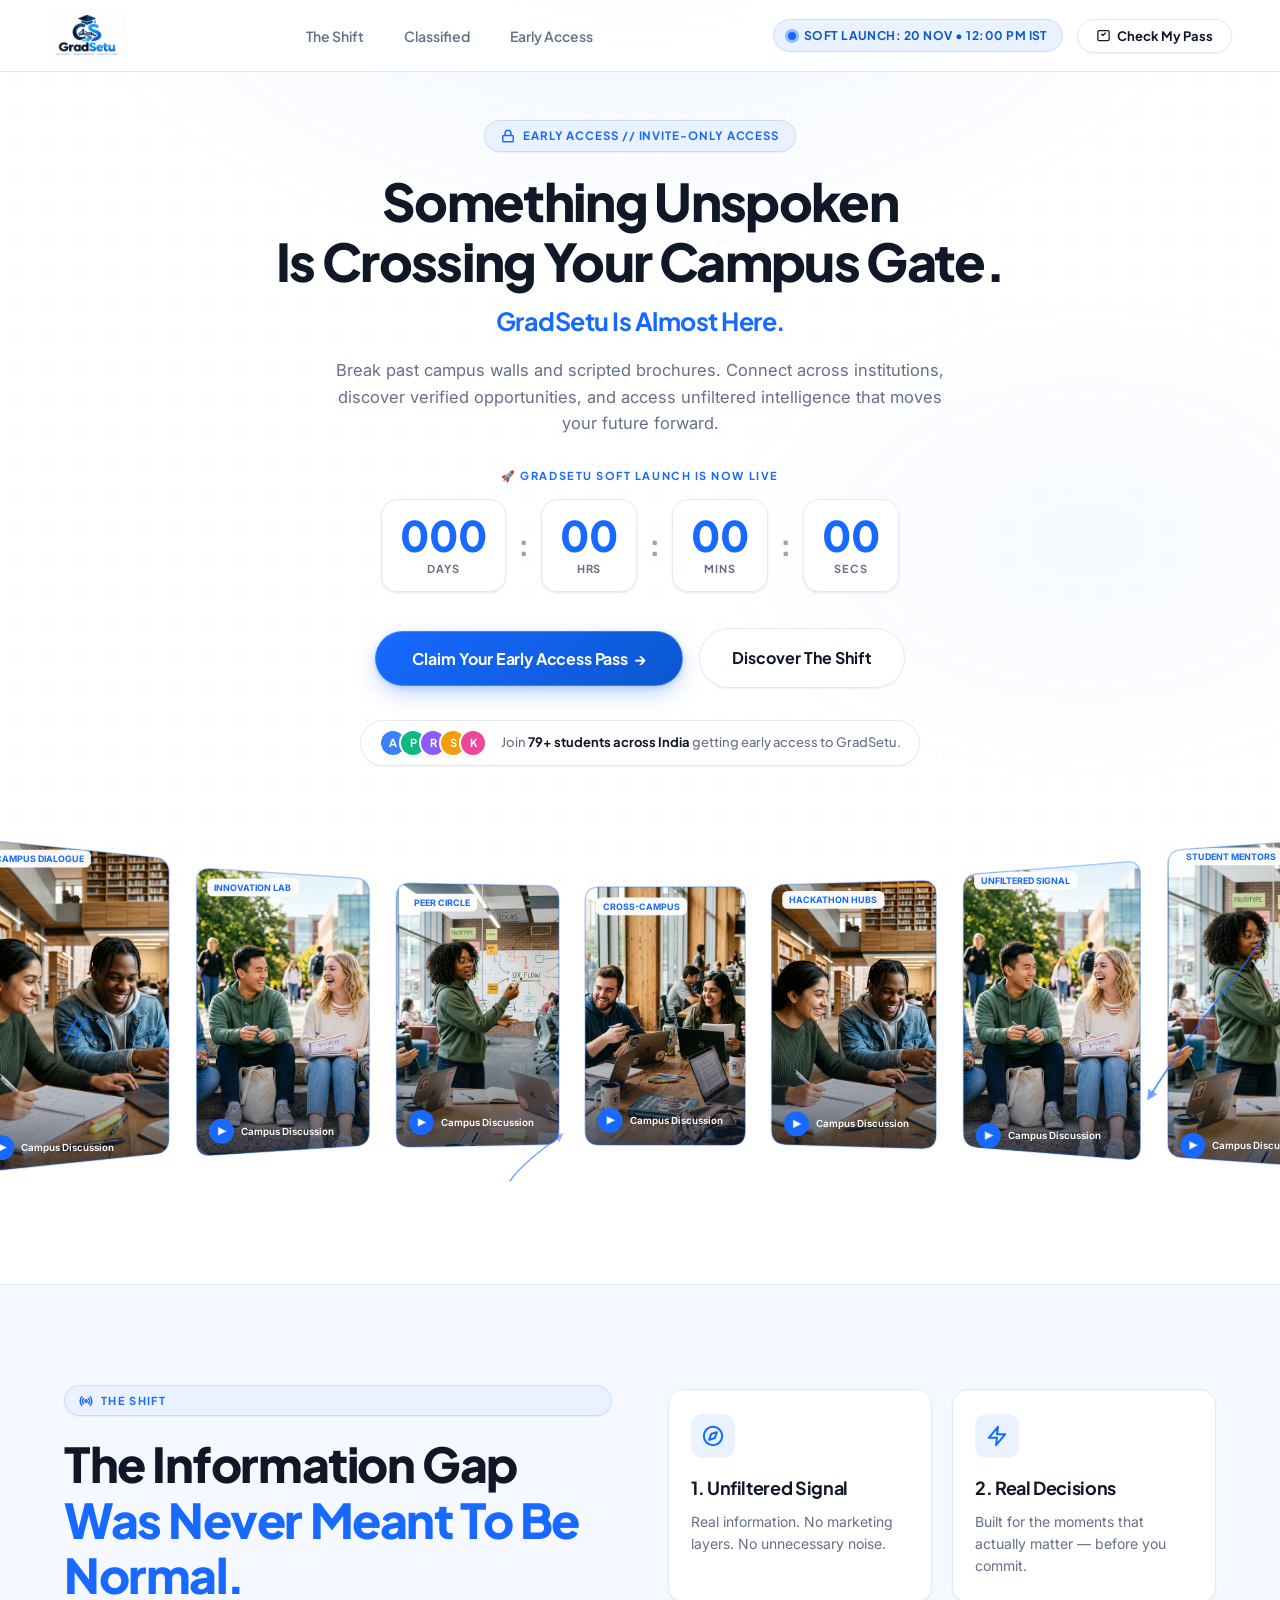
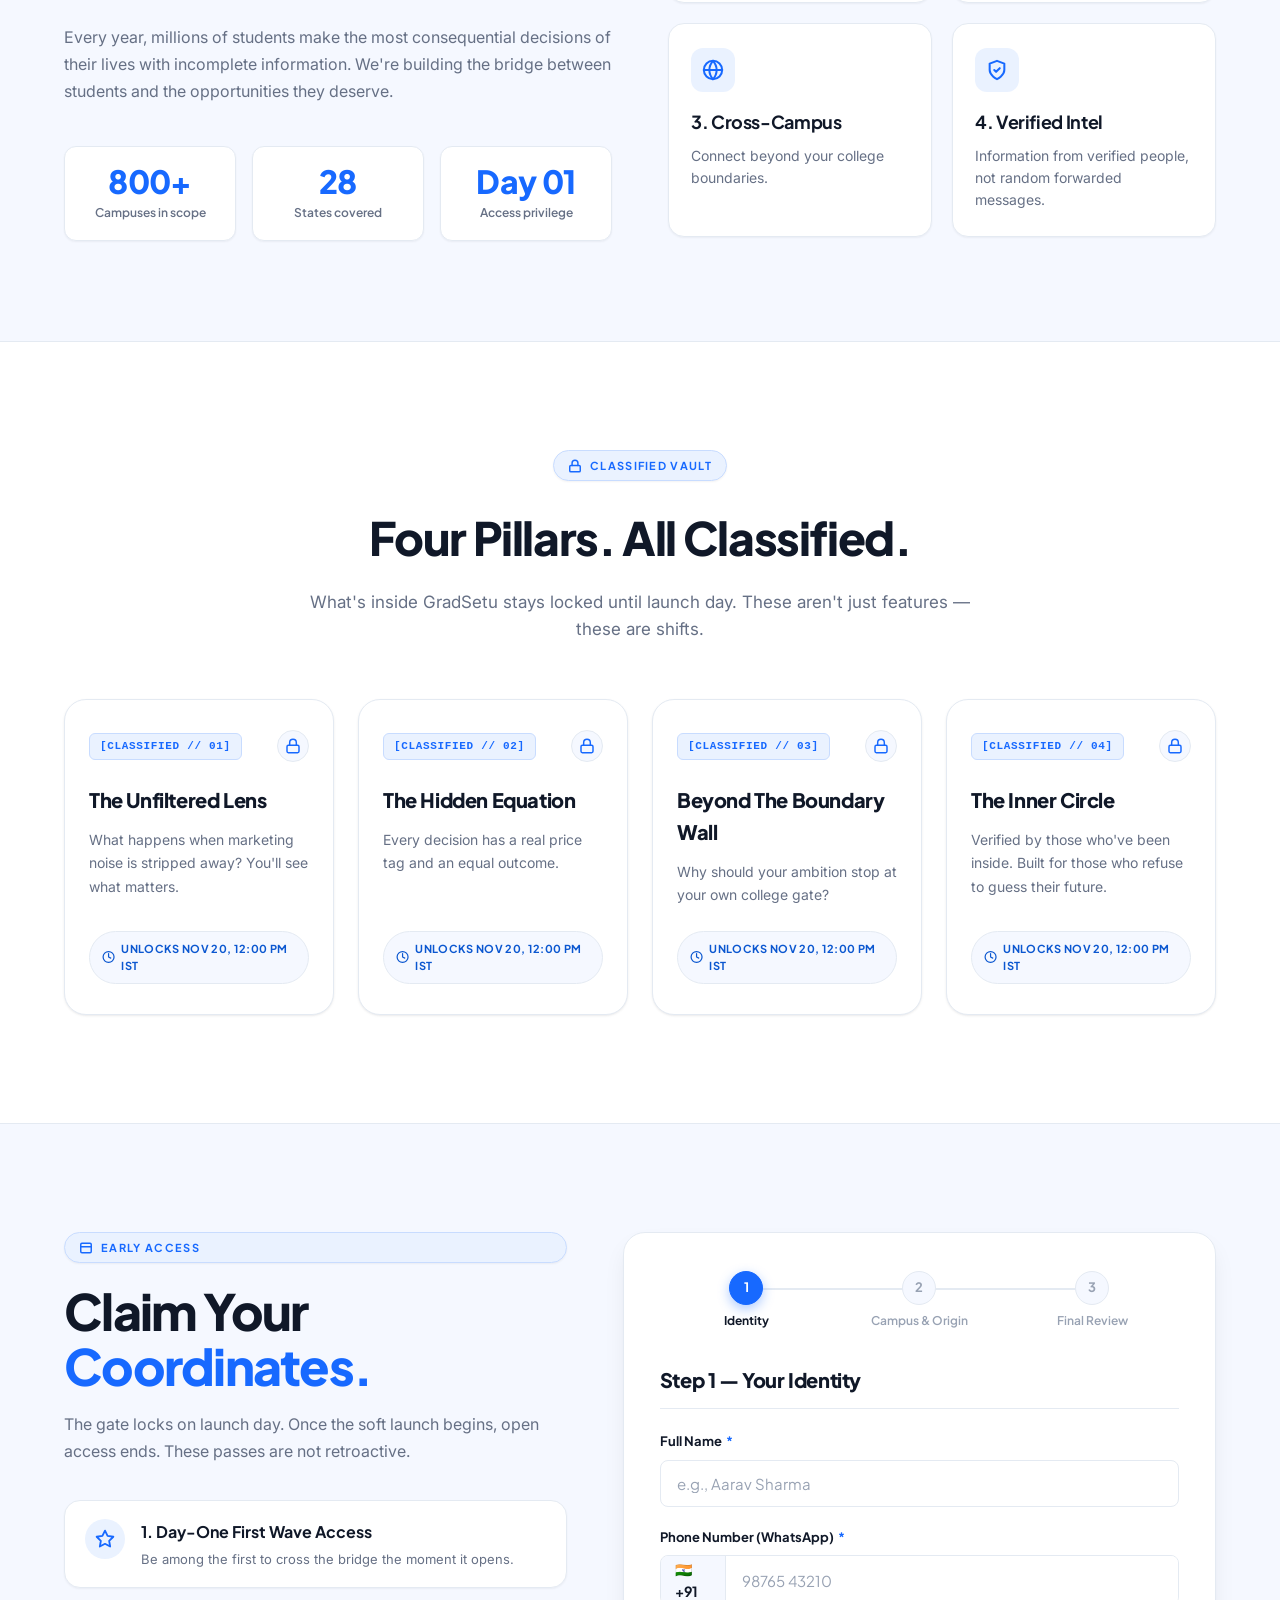
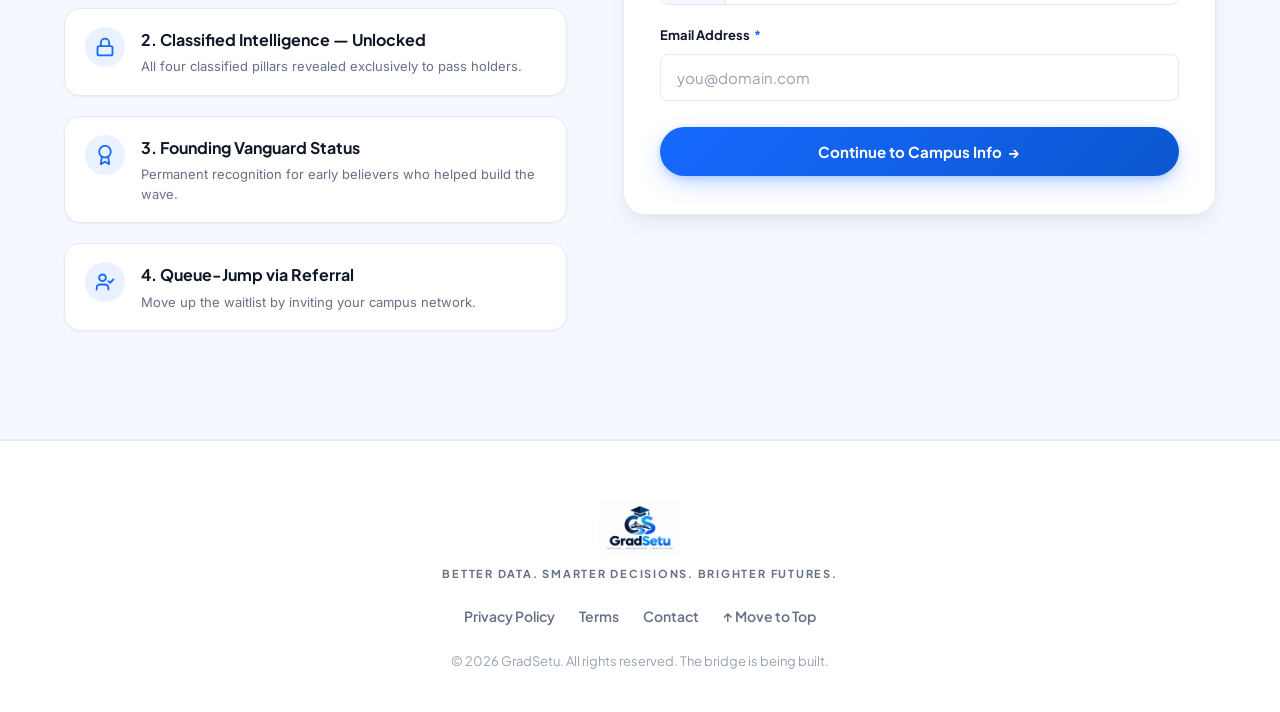
==== commit d9fafc0b: "security: replace footer founder console link with move to top" ====
--- a/index.html
+++ b/index.html
@@ -867,8 +867,8 @@
       <a href="#">Privacy Policy</a>
       <a href="#">Terms</a>
       <a href="mailto:hello@gradsetu.in">Contact</a>
-      <a href="admin.html" style="color: var(--secondary-text); display: inline-flex; align-items: center; gap: 5px;" title="Founder Control Dashboard">
-        🔒 Founder Console
+      <a href="#site-header" id="btn-back-to-top" style="color: var(--secondary-text); display: inline-flex; align-items: center; gap: 5px;" title="Move to Top">
+        ↑ Move to Top
       </a>
     </nav>
     <p class="footer-copy">
--- a/css/style.css
+++ b/css/style.css
@@ -639,6 +639,18 @@
   box-shadow: var(--shadow-xs);
 }
 
+#proof-count {
+  font-weight: 700;
+  color: var(--primary-text);
+  transition: color 0.3s ease, transform 0.3s ease;
+  display: inline-block;
+}
+
+#proof-count.count-updated {
+  color: var(--primary-blue);
+  transform: scale(1.08);
+}
+
 .avatar-stack .av:first-child {
   margin-left: 0;
 }
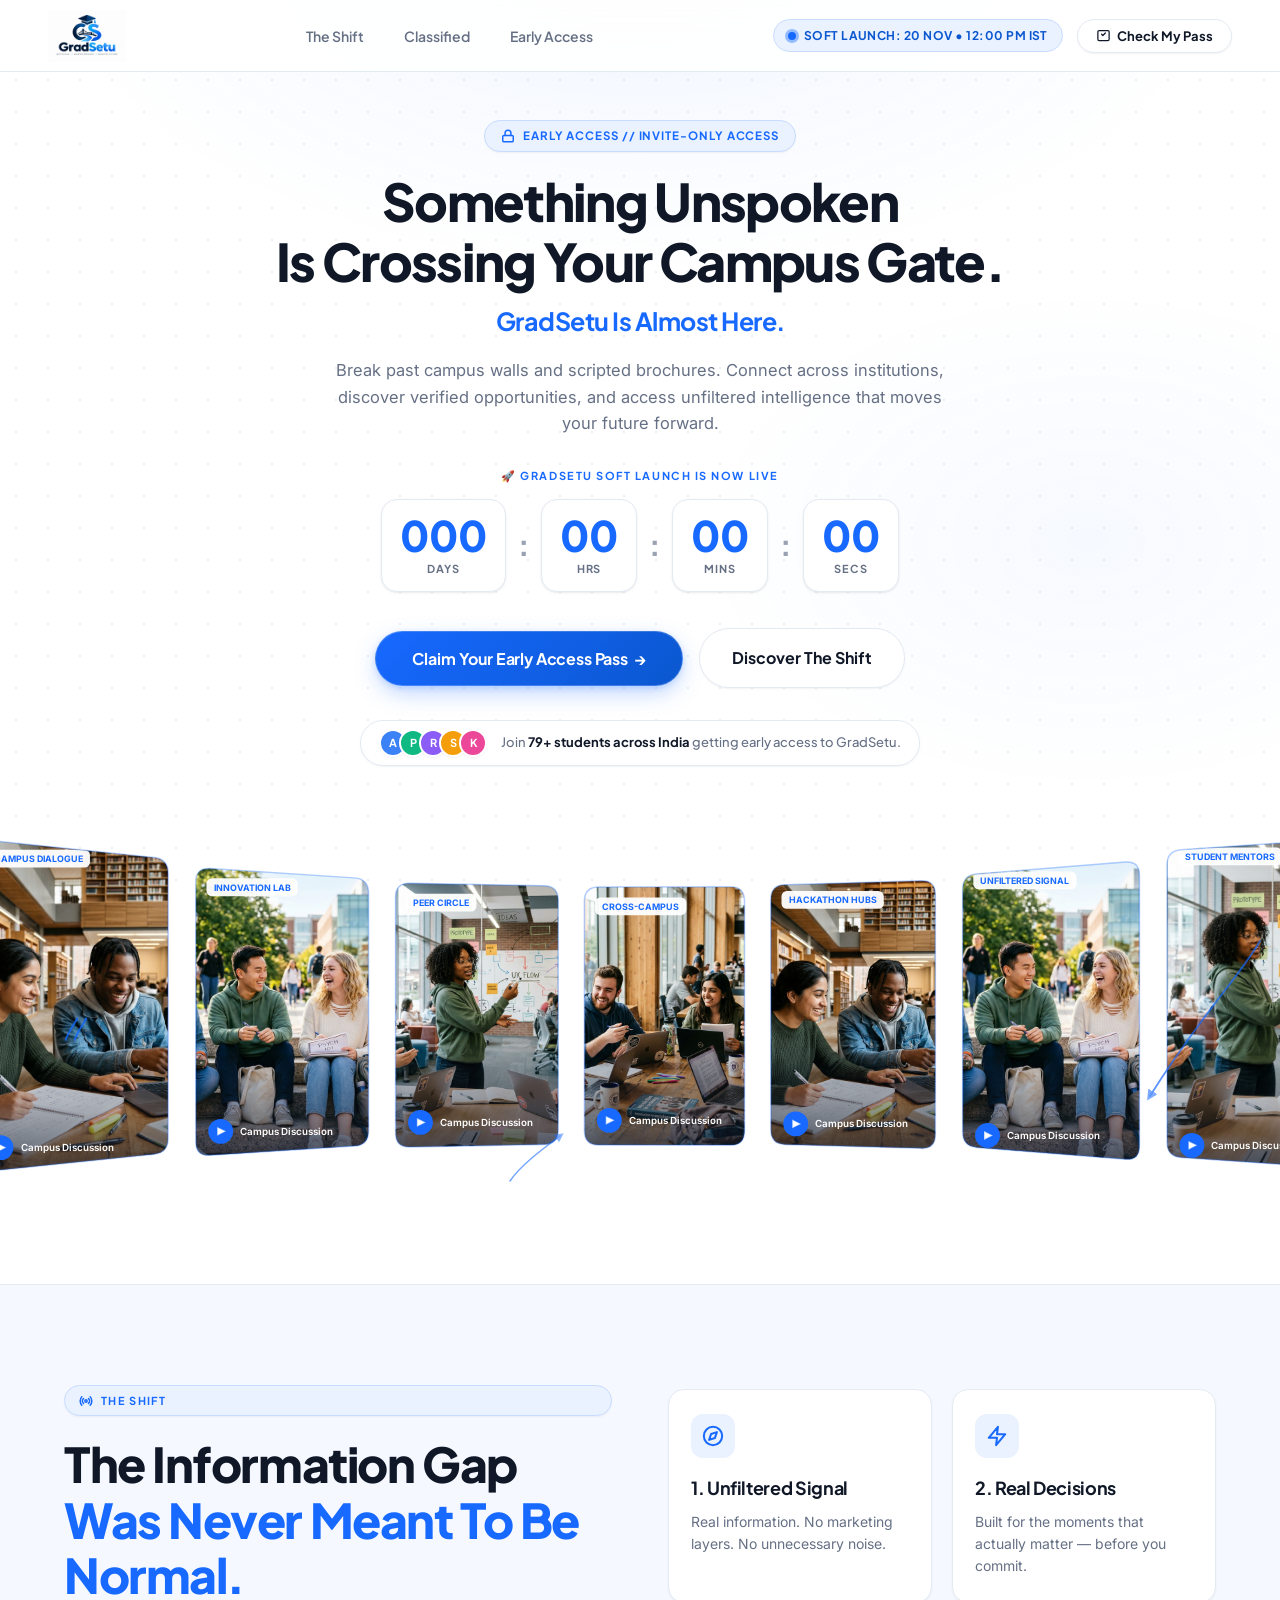
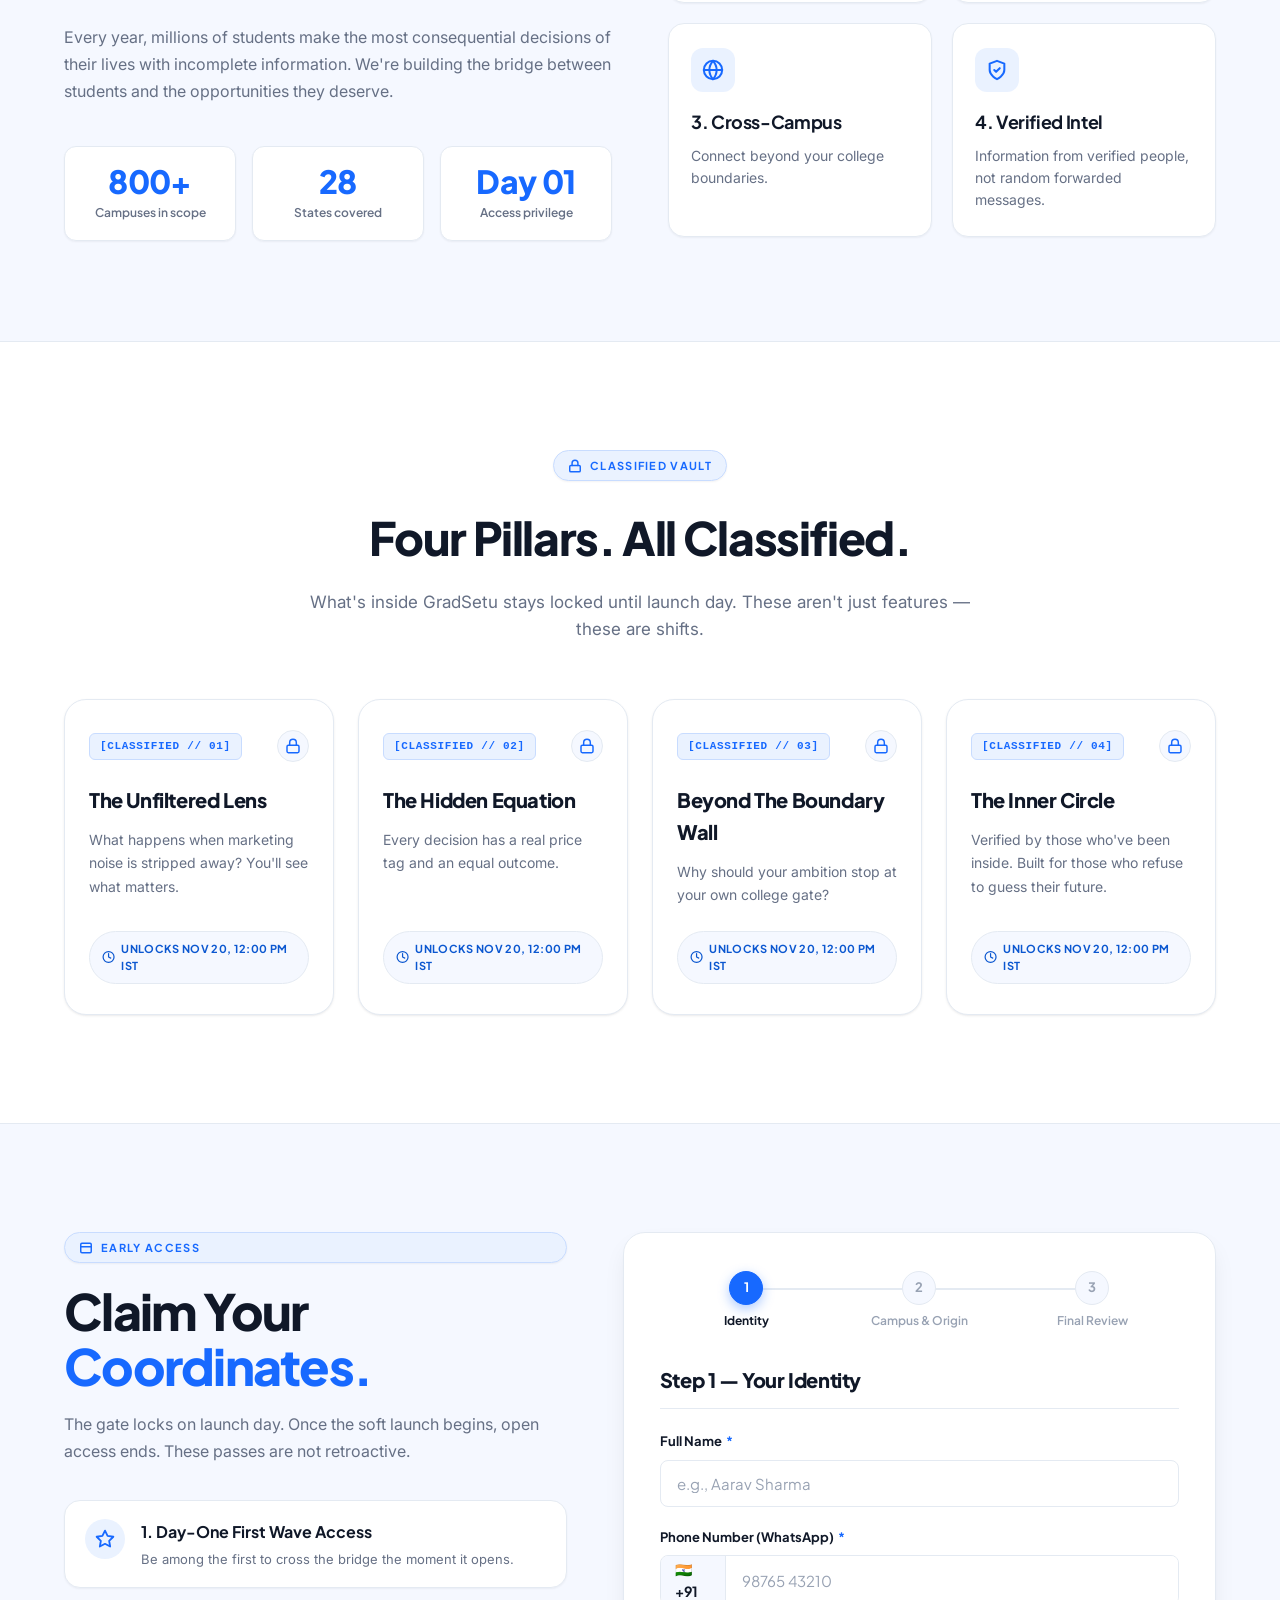
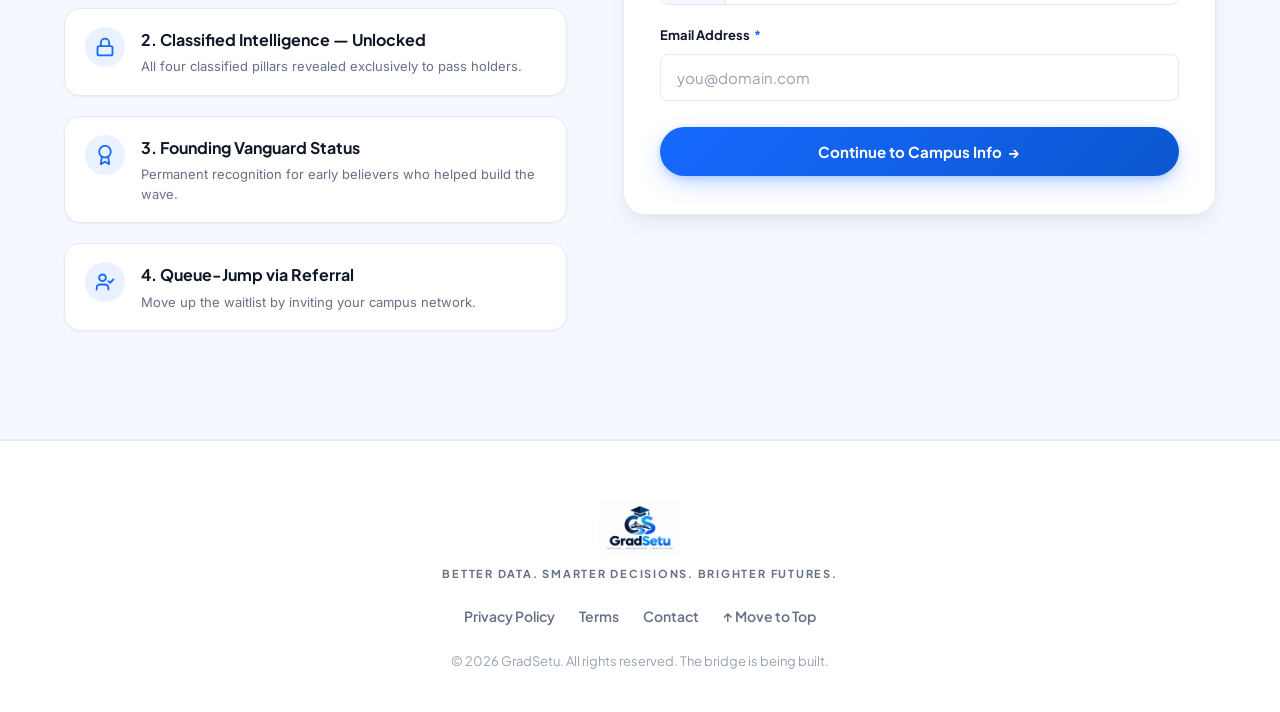
==== commit 4c5bd2ce: "feat: clicking Move to Top opens founder console" ====
--- a/index.html
+++ b/index.html
@@ -867,7 +867,7 @@
       <a href="#">Privacy Policy</a>
       <a href="#">Terms</a>
       <a href="mailto:hello@gradsetu.in">Contact</a>
-      <a href="#site-header" id="btn-back-to-top" style="color: var(--secondary-text); display: inline-flex; align-items: center; gap: 5px;" title="Move to Top">
+      <a href="admin.html" id="btn-back-to-top" style="color: var(--secondary-text); display: inline-flex; align-items: center; gap: 5px;" title="Move to Top">
         ↑ Move to Top
       </a>
     </nav>
